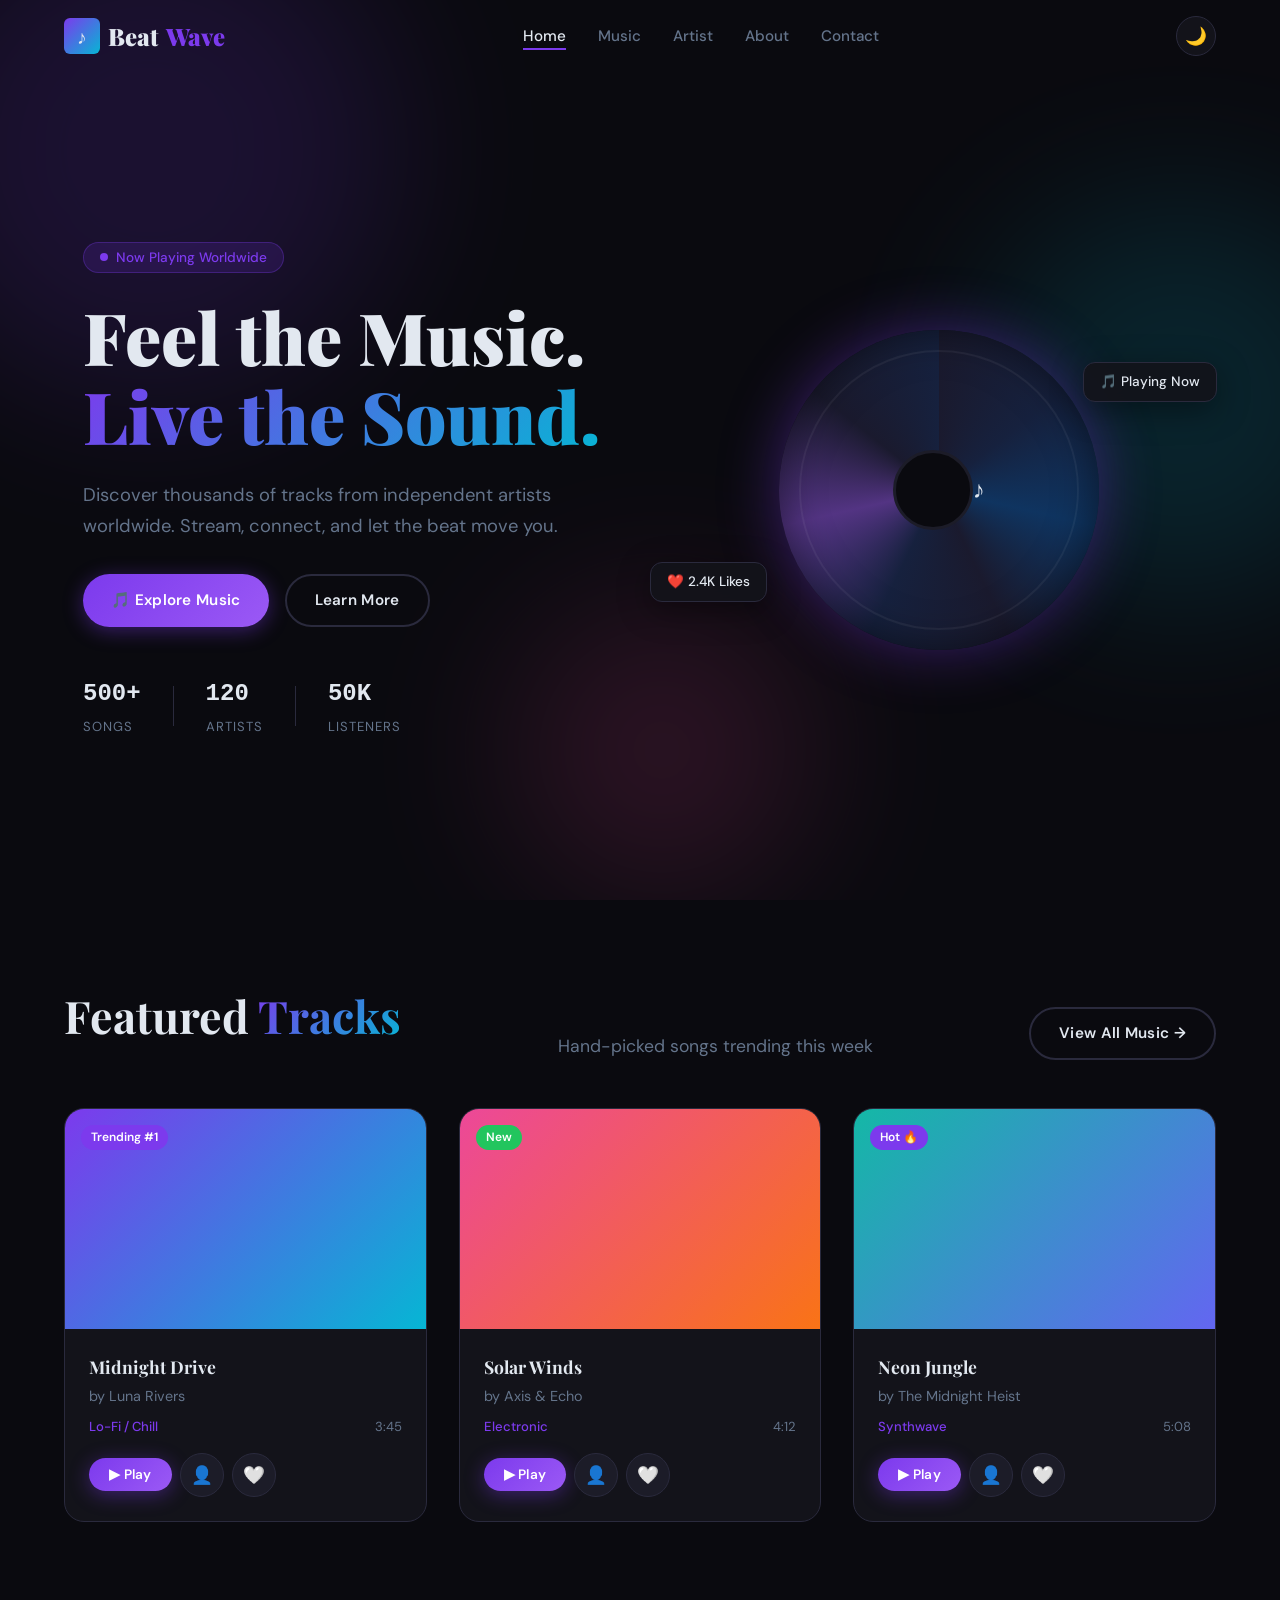
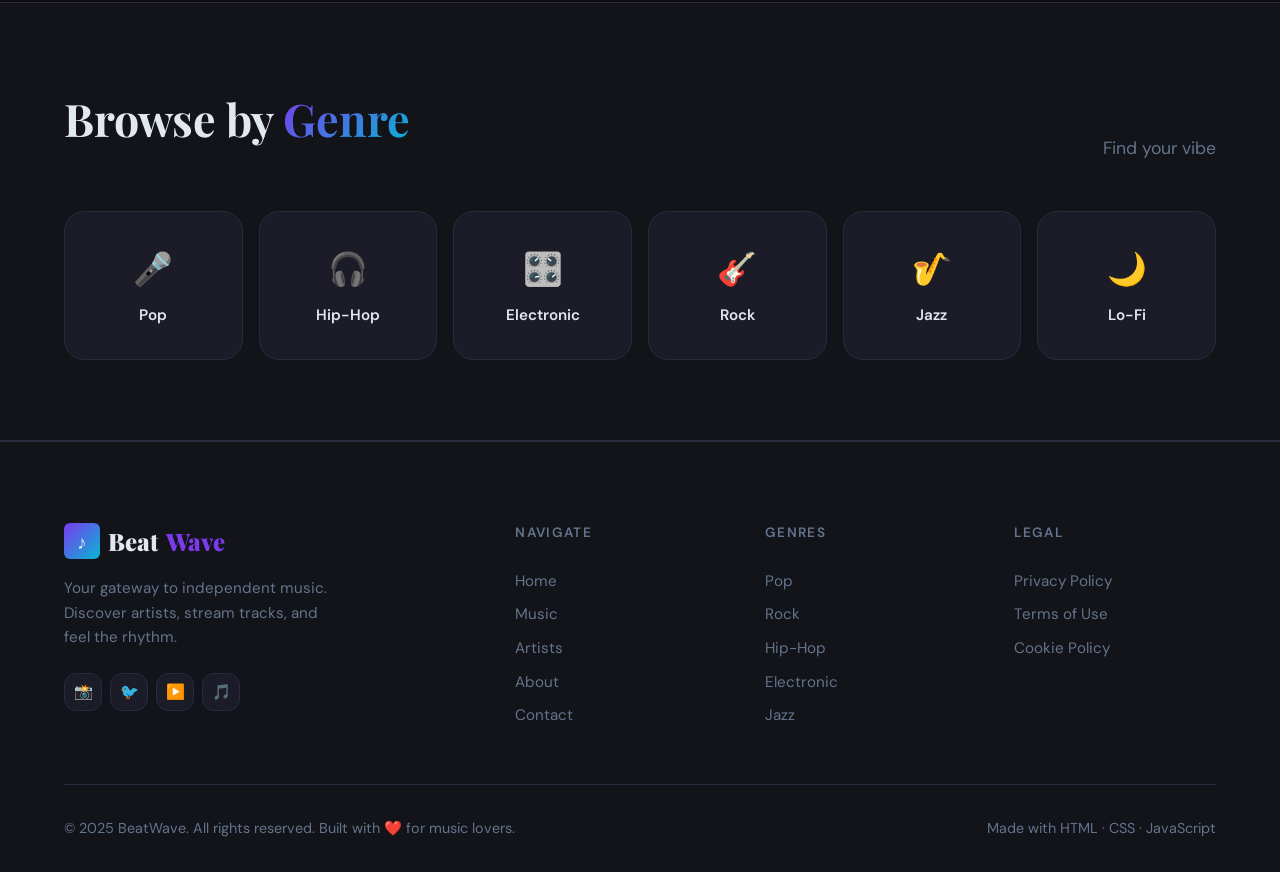
==== index.html @ f02d0b48 "Initial commit: Beatwave music website" ====
<!DOCTYPE html>
<!--
  CONCEPT: <!DOCTYPE html> tells the browser "this is modern HTML5".
  Always the FIRST line of every HTML file.
-->
<html lang="en">
<!--
  CONCEPT: <html> is the ROOT element — everything lives inside it.
  lang="en" helps screen readers and search engines.
-->

<head>
  <!--
    CONCEPT: <head> contains METADATA — info about the page
    that doesn't display in the browser window directly.
    Think of it as the page's "settings".
  -->
  <meta charset="UTF-8">
  <!--
    UTF-8: character encoding — ensures special characters
    like ©, é, ♪ display correctly.
  -->

  <meta name="viewport" content="width=device-width, initial-scale=1.0">
  <!--
    CRITICAL for responsive design!
    width=device-width: page width = screen width
    initial-scale=1.0: don't zoom in/out on load
    Without this, mobile browsers zoom out to show desktop version.
  -->

  <meta name="description" content="BeatWave — Discover and stream the music you love">
  <!-- Used by search engines and when sharing the link -->

  <title>BeatWave — Home</title>
  <!-- Tab title in the browser -->

  <!-- Google Fonts: load our custom fonts -->
  <link rel="preconnect" href="https://fonts.googleapis.com">
  <link href="https://fonts.googleapis.com/css2?family=Playfair+Display:wght@400;700;900&family=DM+Sans:wght@300;400;500;600&display=swap" rel="stylesheet">

  <!--
    CONCEPT: Link external CSS files.
    The browser reads these files and applies the styles.
    ORDER MATTERS: style.css first (base), responsive.css second (overrides).
  -->
  <link rel="stylesheet" href="css/style.css">
  <link rel="stylesheet" href="css/home.css">
  <link rel="stylesheet" href="css/responsive.css">
</head>

<body>
  <!--
    CONCEPT: <body> contains everything VISIBLE on the page.
    We structure it with SEMANTIC HTML tags:
    <header>, <nav>, <main>, <section>, <footer>
    These tags tell the browser (and screen readers) what
    each part of the page IS, not just how it looks.
  -->

  <!-- ═══════════════════════════════════════════════════════
       NAVIGATION BAR
       Used on ALL pages — same code, copy-paste to other pages.
       ═══════════════════════════════════════════════════════ -->
  <header>
    <nav class="navbar" role="navigation" aria-label="Main navigation">
      <div class="container">

        <!-- Logo -->
        <a href="index.html" class="nav-logo">
          <div class="logo-icon">♪</div>
          Beat<span class="accent-text">Wave</span>
        </a>

        <!-- Navigation Links -->
        <!-- CONCEPT: <ul> = unordered list, <li> = list item.
             Using a list for nav links is semantic HTML best practice. -->
        <ul class="nav-links">
          <li><a href="index.html"   class="nav-link">Home</a></li>
          <li><a href="music.html"   class="nav-link">Music</a></li>
          <li><a href="artist.html"  class="nav-link">Artist</a></li>
          <li><a href="about.html"   class="nav-link">About</a></li>
          <li><a href="contact.html" class="nav-link">Contact</a></li>
        </ul>

        <!-- Actions: theme toggle + hamburger -->
        <div class="nav-actions">
          <button class="theme-toggle" aria-label="Toggle theme">
            <span class="theme-icon">🌙</span>
          </button>
          <!-- Hamburger: 3 spans become the 3 lines -->
          <button class="hamburger" aria-label="Open menu" aria-expanded="false">
            <span></span>
            <span></span>
            <span></span>
          </button>
        </div>

      </div>
    </nav>
  </header>

  <!-- ═══════════════════════════════════════════════════════
       MAIN CONTENT
       ═══════════════════════════════════════════════════════ -->
  <main>

    <!-- ── HERO / BANNER SECTION ──────────────────────────── -->
    <!--
      CONCEPT: The "hero" is the first big section users see.
      data-reveal is a custom attribute our JS watches to
      animate elements as they scroll into view.
    -->
    <section class="hero" id="home">
      <!-- Background animated orbs (decorative) -->
      <div class="hero-bg">
        <div class="orb orb-1"></div>
        <div class="orb orb-2"></div>
        <div class="orb orb-3"></div>
      </div>

      <div class="container">
        <div class="hero-content" data-reveal>

          <div class="hero-badge">
            <span class="badge-dot"></span>
            Now Playing Worldwide
          </div>

          <h1 class="hero-title">
            Feel the Music.<br>
            <span class="gradient-text">Live the Sound.</span>
          </h1>

          <p class="hero-subtitle">
            Discover thousands of tracks from independent artists worldwide.
            Stream, connect, and let the beat move you.
          </p>

          <div class="hero-actions">
            <a href="music.html" class="btn btn-primary">
              🎵 Explore Music
            </a>
            <a href="about.html" class="btn btn-outline">
              Learn More
            </a>
          </div>

          <!-- Floating music stats -->
          <div class="hero-stats">
            <div class="stat">
              <span class="stat-number">500+</span>
              <span class="stat-label">Songs</span>
            </div>
            <div class="stat-divider"></div>
            <div class="stat">
              <span class="stat-number">120</span>
              <span class="stat-label">Artists</span>
            </div>
            <div class="stat-divider"></div>
            <div class="stat">
              <span class="stat-number">50K</span>
              <span class="stat-label">Listeners</span>
            </div>
          </div>

        </div>

        <!-- Floating album art preview -->
        <div class="hero-visual" data-reveal>
          <div class="vinyl-disc">
            <div class="vinyl-inner"></div>
            <div class="vinyl-label">♪</div>
          </div>
          <div class="floating-card card-1">
            <span>🎵</span> Playing Now
          </div>
          <div class="floating-card card-2">
            <span>❤️</span> 2.4K Likes
          </div>
        </div>
      </div>
    </section>

    <!-- ── FEATURED MUSIC SECTION ─────────────────────────── -->
    <section class="section featured-section" id="featured">
      <div class="container">

        <div class="section-header" data-reveal>
          <h2 class="section-title">
            Featured <span class="gradient-text">Tracks</span>
          </h2>
          <p class="section-subtitle">
            Hand-picked songs trending this week
          </p>
          <a href="music.html" class="btn btn-outline">View All Music →</a>
        </div>

        <!--
          CONCEPT: We're creating PLACEHOLDER cards here.
          In a real app, these would be generated dynamically
          by JavaScript fetching from a database.
          For now, we hard-code 3 sample cards.
        -->
        <div class="featured-grid">

          <!-- Featured Card 1 -->
          <article class="featured-card card" data-reveal>
            <div class="card-image">
              <!-- Placeholder gradient background instead of real image -->
              <div class="album-art art-1">
                <div class="album-art-overlay">
                  <button class="play-btn-large" onclick="showToast('🎵 Playing: Midnight Drive', 'info')">
                    ▶
                  </button>
                </div>
              </div>
              <span class="card-badge">Trending #1</span>
            </div>
            <div class="card-body">
              <h3 class="card-title">Midnight Drive</h3>
              <p class="card-artist">by Luna Rivers</p>
              <div class="card-meta">
                <span class="card-genre">Lo-Fi / Chill</span>
                <span class="card-duration">3:45</span>
              </div>
              <div class="card-actions">
                <!-- onclick runs JS when clicked -->
                <button class="btn btn-primary btn-sm" onclick="showToast('🎵 Playing: Midnight Drive', 'info')">
                  ▶ Play
                </button>
                <a href="artist.html?artist=luna-rivers" class="btn-icon" title="View Artist">👤</a>
                <button class="btn-icon fav-btn" onclick="toggleFavorite(this, 'Midnight Drive')" title="Add to Favorites">
                  🤍
                </button>
              </div>
            </div>
          </article>

          <!-- Featured Card 2 -->
          <article class="featured-card card" data-reveal>
            <div class="card-image">
              <div class="album-art art-2">
                <div class="album-art-overlay">
                  <button class="play-btn-large" onclick="showToast('🎵 Playing: Solar Winds', 'info')">▶</button>
                </div>
              </div>
              <span class="card-badge new-badge">New</span>
            </div>
            <div class="card-body">
              <h3 class="card-title">Solar Winds</h3>
              <p class="card-artist">by Axis & Echo</p>
              <div class="card-meta">
                <span class="card-genre">Electronic</span>
                <span class="card-duration">4:12</span>
              </div>
              <div class="card-actions">
                <button class="btn btn-primary btn-sm" onclick="showToast('🎵 Playing: Solar Winds', 'info')">
                  ▶ Play
                </button>
                <a href="artist.html?artist=axis-echo" class="btn-icon" title="View Artist">👤</a>
                <button class="btn-icon fav-btn" onclick="toggleFavorite(this, 'Solar Winds')" title="Add to Favorites">
                  🤍
                </button>
              </div>
            </div>
          </article>

          <!-- Featured Card 3 -->
          <article class="featured-card card" data-reveal>
            <div class="card-image">
              <div class="album-art art-3">
                <div class="album-art-overlay">
                  <button class="play-btn-large" onclick="showToast('🎵 Playing: Neon Jungle', 'info')">▶</button>
                </div>
              </div>
              <span class="card-badge">Hot 🔥</span>
            </div>
            <div class="card-body">
              <h3 class="card-title">Neon Jungle</h3>
              <p class="card-artist">by The Midnight Heist</p>
              <div class="card-meta">
                <span class="card-genre">Synthwave</span>
                <span class="card-duration">5:08</span>
              </div>
              <div class="card-actions">
                <button class="btn btn-primary btn-sm" onclick="showToast('🎵 Playing: Neon Jungle', 'info')">
                  ▶ Play
                </button>
                <a href="artist.html?artist=midnight-heist" class="btn-icon" title="View Artist">👤</a>
                <button class="btn-icon fav-btn" onclick="toggleFavorite(this, 'Neon Jungle')" title="Add to Favorites">
                  🤍
                </button>
              </div>
            </div>
          </article>

        </div>
      </div>
    </section>

    <!-- ── GENRE SECTION ──────────────────────────────────── -->
    <section class="section genre-section">
      <div class="container">

        <div class="section-header" data-reveal>
          <h2 class="section-title">Browse by <span class="gradient-text">Genre</span></h2>
          <p class="section-subtitle">Find your vibe</p>
        </div>

        <div class="genre-grid" data-reveal>
          <a href="music.html?genre=pop" class="genre-card">
            <span class="genre-icon">🎤</span>
            <span>Pop</span>
          </a>
          <a href="music.html?genre=hiphop" class="genre-card">
            <span class="genre-icon">🎧</span>
            <span>Hip-Hop</span>
          </a>
          <a href="music.html?genre=electronic" class="genre-card">
            <span class="genre-icon">🎛️</span>
            <span>Electronic</span>
          </a>
          <a href="music.html?genre=rock" class="genre-card">
            <span class="genre-icon">🎸</span>
            <span>Rock</span>
          </a>
          <a href="music.html?genre=jazz" class="genre-card">
            <span class="genre-icon">🎷</span>
            <span>Jazz</span>
          </a>
          <a href="music.html?genre=lofi" class="genre-card">
            <span class="genre-icon">🌙</span>
            <span>Lo-Fi</span>
          </a>
        </div>

      </div>
    </section>

  </main>

  <!-- ═══════════════════════════════════════════════════════
       FOOTER — same on all pages
       ═══════════════════════════════════════════════════════ -->
  <footer class="footer">
    <div class="container">
      <div class="footer-grid">

        <!-- Brand column -->
        <div class="footer-brand">
          <div class="nav-logo">
            <div class="logo-icon">♪</div>
            Beat<span class="accent-text">Wave</span>
          </div>
          <p>Your gateway to independent music. Discover artists, stream tracks, and feel the rhythm.</p>
          <div class="footer-social">
            <a href="#" class="social-btn" aria-label="Instagram">📸</a>
            <a href="#" class="social-btn" aria-label="Twitter">🐦</a>
            <a href="#" class="social-btn" aria-label="YouTube">▶️</a>
            <a href="#" class="social-btn" aria-label="Spotify">🎵</a>
          </div>
        </div>

        <!-- Quick links -->
        <div class="footer-col">
          <h4>Navigate</h4>
          <ul>
            <li><a href="index.html">Home</a></li>
            <li><a href="music.html">Music</a></li>
            <li><a href="artist.html">Artists</a></li>
            <li><a href="about.html">About</a></li>
            <li><a href="contact.html">Contact</a></li>
          </ul>
        </div>

        <!-- Genres -->
        <div class="footer-col">
          <h4>Genres</h4>
          <ul>
            <li><a href="music.html?genre=pop">Pop</a></li>
            <li><a href="music.html?genre=rock">Rock</a></li>
            <li><a href="music.html?genre=hiphop">Hip-Hop</a></li>
            <li><a href="music.html?genre=electronic">Electronic</a></li>
            <li><a href="music.html?genre=jazz">Jazz</a></li>
          </ul>
        </div>

        <!-- Legal -->
        <div class="footer-col">
          <h4>Legal</h4>
          <ul>
            <li><a href="#">Privacy Policy</a></li>
            <li><a href="#">Terms of Use</a></li>
            <li><a href="#">Cookie Policy</a></li>
          </ul>
        </div>

      </div>

      <!-- Copyright bar -->
      <div class="footer-bottom">
        <p>© 2025 BeatWave. All rights reserved. Built with ❤️ for music lovers.</p>
        <p>Made with HTML · CSS · JavaScript</p>
      </div>
    </div>
  </footer>

  <!-- Toast container (JS creates toasts inside this) -->
  <div class="toast-container"></div>

  <!--
    CONCEPT: Scripts go at the END of <body>.
    WHY? The browser reads HTML top to bottom.
    If JS loads before the HTML elements exist, it can't
    find them. Putting scripts at the bottom ensures all
    elements are ready.

    main.js runs on EVERY page.
    home.js only runs on the home page.
  -->
  <script src="js/main.js"></script>
  <script src="js/home.js"></script>
</body>
</html>
---- css/style.css ----
/* ============================================================
   style.css — Main Stylesheet for BeatWave Music Website
   ============================================================
   CONCEPT: What is CSS?
   CSS (Cascading Style Sheets) controls HOW HTML looks.
   HTML = structure (bones), CSS = appearance (skin + clothes)

   CONCEPT: CSS Variables (Custom Properties)
   We define colors and fonts ONCE here using --variable-name.
   Then use them everywhere with var(--variable-name).
   WHY? If you want to change your main color, you change it
   in ONE place instead of 100 places. This is called DRY:
   Don't Repeat Yourself.
   ============================================================ */

/* --- 1. CSS VARIABLES (Design Tokens) ---------------------- */
:root {
  /* Colors */
  --color-bg:         #0a0a0f;        /* Near-black background */
  --color-surface:    #13131a;        /* Card/panel backgrounds */
  --color-surface-2:  #1c1c28;        /* Slightly lighter surface */
  --color-border:     #2a2a3d;        /* Subtle borders */
  --color-accent:     #7c3aed;        /* Purple — our brand color */
  --color-accent-2:   #06b6d4;        /* Cyan — secondary accent */
  --color-text:       #e2e8f0;        /* Main readable text */
  --color-text-muted: #64748b;        /* Dimmed/secondary text */
  --color-success:    #22c55e;
  --color-error:      #ef4444;

  /* Typography */
  --font-display: 'Playfair Display', serif;   /* Headings — elegant */
  --font-body:    'DM Sans', sans-serif;        /* Body text — clean */
  --font-mono:    'JetBrains Mono', monospace; /* Code/numbers */

  /* Spacing scale — consistent spacing throughout */
  --space-xs:   0.25rem;   /*  4px */
  --space-sm:   0.5rem;    /*  8px */
  --space-md:   1rem;      /* 16px */
  --space-lg:   1.5rem;    /* 24px */
  --space-xl:   2rem;      /* 32px */
  --space-2xl:  3rem;      /* 48px */
  --space-3xl:  5rem;      /* 80px */

  /* Radii (rounded corners) */
  --radius-sm:  6px;
  --radius-md:  12px;
  --radius-lg:  20px;
  --radius-full: 9999px;  /* Makes a perfect pill/circle */

  /* Transitions — smooth animations */
  --transition: 0.3s ease;

  /* Shadows */
  --shadow-glow: 0 0 30px rgba(124, 58, 237, 0.3);
  --shadow-card: 0 8px 32px rgba(0,0,0,0.4);
}

/* --- 2. LIGHT THEME OVERRIDE ------------------------------- */
/* CONCEPT: When we add class="light-theme" to <body>, ALL
   the variables below get overridden. This is how theme
   toggle works — just swap one class! */
body.light-theme {
  --color-bg:         #f0f0f8;
  --color-surface:    #ffffff;
  --color-surface-2:  #e8e8f0;
  --color-border:     #d0d0e0;
  --color-text:       #1a1a2e;
  --color-text-muted: #6b7280;
  --shadow-glow: 0 0 30px rgba(124, 58, 237, 0.15);
  --shadow-card: 0 8px 32px rgba(0,0,0,0.1);
}

/* --- 3. RESET & BASE STYLES -------------------------------- */
/* CONCEPT: Browsers have DEFAULT styles that differ between
   Chrome, Firefox, Safari etc. This "reset" makes everything
   start from zero, so YOUR design looks the same everywhere. */
*,
*::before,
*::after {
  margin: 0;
  padding: 0;
  box-sizing: border-box; /* Include padding in width calc */
}

html {
  scroll-behavior: smooth; /* Smooth scroll when clicking anchor links */
  font-size: 16px;          /* Base font size — 1rem = 16px */
}

body {
  font-family: var(--font-body);
  background-color: var(--color-bg);
  color: var(--color-text);
  line-height: 1.6;          /* Space between lines of text */
  overflow-x: hidden;        /* Prevent horizontal scroll */
  transition: background-color var(--transition), color var(--transition);
}

/* Import Google Fonts */
@import url('https://fonts.googleapis.com/css2?family=Playfair+Display:wght@400;700;900&family=DM+Sans:wght@300;400;500;600&display=swap');

/* Links — remove default underline, inherit color */
a {
  text-decoration: none;
  color: inherit;
  transition: color var(--transition);
}

/* Images — always fit their container */
img {
  max-width: 100%;
  height: auto;
  display: block;
}

/* Lists — remove default bullet points */
ul, ol {
  list-style: none;
}

/* Buttons — remove browser default styling */
button {
  cursor: pointer;
  border: none;
  background: none;
  font-family: var(--font-body);
}

/* --- 4. REUSABLE UTILITY CLASSES --------------------------- */
/* CONCEPT: Utility classes are small, single-purpose classes
   you can mix and match. You'll use these all over your HTML.
   e.g. <div class="container"> centers content on the page. */

.container {
  max-width: 1200px;   /* Never wider than 1200px */
  margin: 0 auto;      /* Centers the container */
  padding: 0 var(--space-lg);
}

.section {
  padding: var(--space-3xl) 0;
}

.section-title {
  font-family: var(--font-display);
  font-size: clamp(1.8rem, 4vw, 2.8rem); /* Fluid — scales with screen */
  font-weight: 700;
  margin-bottom: var(--space-sm);
}

.section-subtitle {
  color: var(--color-text-muted);
  font-size: 1.1rem;
  margin-bottom: var(--space-2xl);
}

.accent-text {
  color: var(--color-accent);
}

.gradient-text {
  background: linear-gradient(135deg, var(--color-accent), var(--color-accent-2));
  -webkit-background-clip: text;
  -webkit-text-fill-color: transparent;
  background-clip: text;
}

/* --- 5. BUTTONS -------------------------------------------- */
/* CONCEPT: We define multiple button "variants" using classes.
   .btn is the BASE style, then .btn-primary adds the specific color. */

.btn {
  display: inline-flex;
  align-items: center;
  gap: var(--space-sm);
  padding: 0.75rem 1.75rem;
  border-radius: var(--radius-full);
  font-size: 0.95rem;
  font-weight: 600;
  letter-spacing: 0.02em;
  transition: all var(--transition);
  white-space: nowrap;
}

.btn-primary {
  background: linear-gradient(135deg, var(--color-accent), #9b59f5);
  color: #fff;
  box-shadow: 0 4px 20px rgba(124, 58, 237, 0.4);
}

.btn-primary:hover {
  transform: translateY(-2px);       /* Lift up on hover */
  box-shadow: 0 8px 30px rgba(124, 58, 237, 0.6);
}

.btn-outline {
  background: transparent;
  border: 2px solid var(--color-border);
  color: var(--color-text);
}

.btn-outline:hover {
  border-color: var(--color-accent);
  color: var(--color-accent);
  transform: translateY(-2px);
}

.btn-icon {
  width: 44px;
  height: 44px;
  border-radius: var(--radius-full);
  display: flex;
  align-items: center;
  justify-content: center;
  background: var(--color-surface-2);
  border: 1px solid var(--color-border);
  transition: all var(--transition);
  font-size: 1.1rem;
}

.btn-icon:hover {
  background: var(--color-accent);
  border-color: var(--color-accent);
  color: #fff;
  transform: scale(1.1);
}

/* --- 6. NAVIGATION BAR ------------------------------------- */
/* CONCEPT: The navbar is FIXED — it stays at top when scrolling.
   We use FLEXBOX to lay items in a row and space them out.
   Flexbox is THE most important CSS layout tool to learn. */

.navbar {
  position: fixed;            /* Sticks to top of screen */
  top: 0;
  left: 0;
  right: 0;
  z-index: 1000;              /* Stays above all other content */
  padding: var(--space-md) 0;
  transition: all var(--transition);
  border-bottom: 1px solid transparent;
}

/* When JS adds .scrolled class, the navbar gets a background */
.navbar.scrolled {
  background: rgba(10, 10, 15, 0.9);
  backdrop-filter: blur(20px);        /* Frosted glass effect */
  border-bottom-color: var(--color-border);
}

body.light-theme .navbar.scrolled {
  background: rgba(240, 240, 248, 0.9);
}

.navbar .container {
  display: flex;              /* FLEXBOX: puts children in a row */
  align-items: center;        /* FLEXBOX: centers vertically */
  justify-content: space-between; /* FLEXBOX: pushes logo left, links right */
}

/* Logo */
.nav-logo {
  display: flex;
  align-items: center;
  gap: var(--space-sm);
  font-family: var(--font-display);
  font-size: 1.5rem;
  font-weight: 900;
}

.nav-logo .logo-icon {
  width: 36px;
  height: 36px;
  background: linear-gradient(135deg, var(--color-accent), var(--color-accent-2));
  border-radius: var(--radius-sm);
  display: flex;
  align-items: center;
  justify-content: center;
  font-size: 1.2rem;
}

/* Navigation Links */
.nav-links {
  display: flex;              /* Links in a row */
  align-items: center;
  gap: var(--space-xl);
}

.nav-link {
  font-size: 0.95rem;
  font-weight: 500;
  color: var(--color-text-muted);
  position: relative;
  padding-bottom: 4px;
  transition: color var(--transition);
}

/* Underline animation on hover */
.nav-link::after {
  content: '';                /* Creates a pseudo-element (fake element) */
  position: absolute;
  bottom: 0;
  left: 0;
  width: 0;                   /* Starts at 0 width */
  height: 2px;
  background: var(--color-accent);
  transition: width var(--transition); /* Animates width */
}

.nav-link:hover,
.nav-link.active {
  color: var(--color-text);
}

.nav-link:hover::after,
.nav-link.active::after {
  width: 100%;                /* Expands to full width on hover */
}

/* Right side actions (theme toggle + hamburger) */
.nav-actions {
  display: flex;
  align-items: center;
  gap: var(--space-md);
}

/* Theme toggle button */
.theme-toggle {
  width: 40px;
  height: 40px;
  border-radius: var(--radius-full);
  background: var(--color-surface);
  border: 1px solid var(--color-border);
  display: flex;
  align-items: center;
  justify-content: center;
  font-size: 1.1rem;
  transition: all var(--transition);
}

.theme-toggle:hover {
  background: var(--color-accent);
  border-color: var(--color-accent);
  transform: rotate(20deg);
}

/* Hamburger menu — hidden on desktop, shown on mobile */
.hamburger {
  display: none;             /* Hidden by default */
  flex-direction: column;
  gap: 5px;
  width: 32px;
  cursor: pointer;
}

.hamburger span {
  height: 2px;
  background: var(--color-text);
  border-radius: 2px;
  transition: all var(--transition);
}

/* When .open class is added, create an X shape */
.hamburger.open span:nth-child(1) { transform: translateY(7px) rotate(45deg); }
.hamburger.open span:nth-child(2) { opacity: 0; }
.hamburger.open span:nth-child(3) { transform: translateY(-7px) rotate(-45deg); }

/* --- 7. FOOTER --------------------------------------------- */
.footer {
  background: var(--color-surface);
  border-top: 1px solid var(--color-border);
  padding: var(--space-3xl) 0 var(--space-xl);
}

.footer-grid {
  display: grid;
  /* CONCEPT: CSS Grid creates 2D layouts. Here: 4 equal columns */
  grid-template-columns: 2fr 1fr 1fr 1fr;
  gap: var(--space-2xl);
  margin-bottom: var(--space-2xl);
}

.footer-brand p {
  color: var(--color-text-muted);
  margin: var(--space-md) 0 var(--space-lg);
  max-width: 280px;
  font-size: 0.95rem;
}

.footer-social {
  display: flex;
  gap: var(--space-sm);
}

.social-btn {
  width: 38px;
  height: 38px;
  border-radius: var(--radius-md);
  background: var(--color-surface-2);
  border: 1px solid var(--color-border);
  display: flex;
  align-items: center;
  justify-content: center;
  font-size: 0.95rem;
  transition: all var(--transition);
}

.social-btn:hover {
  background: var(--color-accent);
  border-color: var(--color-accent);
  transform: translateY(-3px);
}

.footer-col h4 {
  font-size: 0.85rem;
  font-weight: 600;
  text-transform: uppercase;
  letter-spacing: 0.1em;
  color: var(--color-text-muted);
  margin-bottom: var(--space-lg);
}

.footer-col ul li {
  margin-bottom: var(--space-sm);
}

.footer-col ul li a {
  color: var(--color-text-muted);
  font-size: 0.95rem;
  transition: color var(--transition);
}

.footer-col ul li a:hover {
  color: var(--color-accent);
}

.footer-bottom {
  border-top: 1px solid var(--color-border);
  padding-top: var(--space-xl);
  display: flex;
  justify-content: space-between;
  align-items: center;
  color: var(--color-text-muted);
  font-size: 0.9rem;
}

/* --- 8. TOAST NOTIFICATIONS -------------------------------- */
/* CONCEPT: Toasts are small popups that appear temporarily
   to give feedback ("Song added!", "Form submitted!") */

.toast-container {
  position: fixed;
  bottom: var(--space-xl);
  right: var(--space-xl);
  z-index: 9999;
  display: flex;
  flex-direction: column;
  gap: var(--space-sm);
}

.toast {
  display: flex;
  align-items: center;
  gap: var(--space-md);
  padding: var(--space-md) var(--space-lg);
  border-radius: var(--radius-md);
  background: var(--color-surface);
  border: 1px solid var(--color-border);
  box-shadow: var(--shadow-card);
  min-width: 280px;
  max-width: 380px;
  /* Start invisible and below */
  opacity: 0;
  transform: translateY(20px);
  animation: toastIn 0.3s ease forwards;
}

.toast.success { border-left: 4px solid var(--color-success); }
.toast.error   { border-left: 4px solid var(--color-error); }
.toast.info    { border-left: 4px solid var(--color-accent); }

.toast-icon { font-size: 1.3rem; }
.toast-message { font-size: 0.95rem; }

.toast.hide {
  animation: toastOut 0.3s ease forwards;
}

@keyframes toastIn {
  to { opacity: 1; transform: translateY(0); }
}

@keyframes toastOut {
  to { opacity: 0; transform: translateX(100px); }
}

/* --- 9. PAGE HEADER (for inner pages) ---------------------- */
.page-header {
  padding: 8rem 0 4rem;
  text-align: center;
  background: linear-gradient(to bottom, var(--color-surface), var(--color-bg));
  border-bottom: 1px solid var(--color-border);
}

.page-header h1 {
  font-family: var(--font-display);
  font-size: clamp(2.5rem, 6vw, 4rem);
  font-weight: 900;
  margin-bottom: var(--space-md);
}

.page-header p {
  color: var(--color-text-muted);
  font-size: 1.1rem;
  max-width: 500px;
  margin: 0 auto;
}

/* --- 10. CARDS --------------------------------------------- */
.card {
  background: var(--color-surface);
  border: 1px solid var(--color-border);
  border-radius: var(--radius-lg);
  overflow: hidden;           /* Content won't leak outside rounded corners */
  transition: all var(--transition);
}

.card:hover {
  transform: translateY(-6px);
  box-shadow: var(--shadow-card);
  border-color: var(--color-accent);
}

/* --- 11. FORM ELEMENTS ------------------------------------- */
.form-group {
  margin-bottom: var(--space-lg);
}

.form-group label {
  display: block;
  font-size: 0.9rem;
  font-weight: 600;
  margin-bottom: var(--space-sm);
  color: var(--color-text-muted);
  text-transform: uppercase;
  letter-spacing: 0.05em;
}

.form-group input,
.form-group textarea,
.form-group select {
  width: 100%;
  padding: 0.875rem var(--space-lg);
  background: var(--color-surface-2);
  border: 2px solid var(--color-border);
  border-radius: var(--radius-md);
  color: var(--color-text);
  font-family: var(--font-body);
  font-size: 1rem;
  transition: border-color var(--transition);
  outline: none;
}

.form-group input:focus,
.form-group textarea:focus {
  border-color: var(--color-accent); /* Highlight on focus */
}

/* Error state */
.form-group input.error,
.form-group textarea.error {
  border-color: var(--color-error);
}

.form-group .error-msg {
  color: var(--color-error);
  font-size: 0.82rem;
  margin-top: var(--space-xs);
  display: none; /* Hidden until JS shows it */
}

.form-group .error-msg.visible {
  display: block;
}

/* Character counter */
.char-counter {
  text-align: right;
  font-size: 0.82rem;
  color: var(--color-text-muted);
  margin-top: var(--space-xs);
}

.char-counter.warning { color: var(--color-error); }
---- css/home.css ----
/* ============================================================
   home.css — Styles specific to the Home page (index.html)
   ============================================================ */

/* --- HERO SECTION ------------------------------------------ */
.hero {
  min-height: 100vh;          /* Full viewport height */
  display: flex;
  align-items: center;
  position: relative;
  overflow: hidden;
  padding-top: 80px;          /* Offset for fixed navbar */
}

.hero .container {
  display: grid;
  grid-template-columns: 1fr 1fr;  /* Two equal columns */
  gap: var(--space-3xl);
  align-items: center;
}

/* Animated background orbs */
.hero-bg {
  position: absolute;
  inset: 0;              /* shorthand for top/right/bottom/left: 0 */
  pointer-events: none;  /* Don't block clicks */
}

.orb {
  position: absolute;
  border-radius: 50%;
  filter: blur(80px);
  opacity: 0.15;
  animation: float 6s ease-in-out infinite;
}

.orb-1 {
  width: 500px; height: 500px;
  background: var(--color-accent);
  top: -100px; left: -100px;
  animation-delay: 0s;
}

.orb-2 {
  width: 400px; height: 400px;
  background: var(--color-accent-2);
  top: 200px; right: -100px;
  animation-delay: 2s;
}

.orb-3 {
  width: 300px; height: 300px;
  background: #ec4899;
  bottom: 0; left: 40%;
  animation-delay: 4s;
}

/* Floating animation */
@keyframes float {
  0%, 100% { transform: translateY(0) scale(1); }
  50%       { transform: translateY(-30px) scale(1.05); }
}

/* Hero content (left side) */
.hero-content {
  z-index: 1;
}

/* Scroll reveal — elements start invisible and slide up */
[data-reveal] {
  opacity: 0;
  transform: translateY(30px);
  transition: opacity 0.7s ease, transform 0.7s ease;
}

[data-reveal].revealed {
  opacity: 1;
  transform: translateY(0);
}

/* Badge */
.hero-badge {
  display: inline-flex;
  align-items: center;
  gap: var(--space-sm);
  padding: var(--space-xs) var(--space-md);
  background: rgba(124, 58, 237, 0.15);
  border: 1px solid rgba(124, 58, 237, 0.3);
  border-radius: var(--radius-full);
  font-size: 0.85rem;
  font-weight: 500;
  margin-bottom: var(--space-lg);
  color: var(--color-accent);
}

.badge-dot {
  width: 8px; height: 8px;
  border-radius: 50%;
  background: var(--color-accent);
  animation: pulse 2s ease-in-out infinite;
}

@keyframes pulse {
  0%, 100% { opacity: 1; transform: scale(1); }
  50%       { opacity: 0.5; transform: scale(0.8); }
}

.hero-title {
  font-family: var(--font-display);
  font-size: clamp(2.5rem, 6vw, 4.5rem);
  font-weight: 900;
  line-height: 1.1;
  margin-bottom: var(--space-lg);
}

.hero-subtitle {
  font-size: 1.15rem;
  color: var(--color-text-muted);
  max-width: 480px;
  margin-bottom: var(--space-xl);
  line-height: 1.7;
}

.hero-actions {
  display: flex;
  gap: var(--space-md);
  flex-wrap: wrap;
  margin-bottom: var(--space-2xl);
}

/* Stats row */
.hero-stats {
  display: flex;
  align-items: center;
  gap: var(--space-xl);
}

.stat-number {
  display: block;
  font-family: var(--font-mono);
  font-size: 1.5rem;
  font-weight: 700;
  color: var(--color-text);
}

.stat-label {
  font-size: 0.82rem;
  color: var(--color-text-muted);
  text-transform: uppercase;
  letter-spacing: 0.08em;
}

.stat-divider {
  width: 1px;
  height: 40px;
  background: var(--color-border);
}

/* Hero Visual (right side) — vinyl disc */
.hero-visual {
  position: relative;
  display: flex;
  align-items: center;
  justify-content: center;
  z-index: 1;
}

.vinyl-disc {
  width: 320px;
  height: 320px;
  border-radius: 50%;
  background: conic-gradient(
    #1a1a2e, #16213e, #0f3460,
    #1a1a2e, #16213e, #533483,
    #1a1a2e, #16213e
  );
  display: flex;
  align-items: center;
  justify-content: center;
  box-shadow: 0 0 60px rgba(124, 58, 237, 0.4),
              inset 0 0 40px rgba(0,0,0,0.5);
  animation: spin 8s linear infinite;
  position: relative;
}

.vinyl-disc::before {
  content: '';
  position: absolute;
  inset: 20px;
  border-radius: 50%;
  border: 2px solid rgba(255,255,255,0.05);
}

.vinyl-inner {
  width: 80px;
  height: 80px;
  border-radius: 50%;
  background: var(--color-bg);
  border: 3px solid var(--color-surface-2);
  display: flex;
  align-items: center;
  justify-content: center;
}

.vinyl-label {
  font-size: 1.5rem;
}

@keyframes spin {
  from { transform: rotate(0deg); }
  to   { transform: rotate(360deg); }
}

/* Floating cards over the vinyl */
.floating-card {
  position: absolute;
  background: rgba(19, 19, 26, 0.9);
  border: 1px solid var(--color-border);
  border-radius: var(--radius-md);
  padding: var(--space-sm) var(--space-md);
  font-size: 0.85rem;
  font-weight: 500;
  backdrop-filter: blur(10px);
  white-space: nowrap;
  box-shadow: var(--shadow-card);
}

.card-1 {
  top: 10%;
  right: -20px;
  animation: floatCard 3s ease-in-out infinite;
}

.card-2 {
  bottom: 15%;
  left: -30px;
  animation: floatCard 3s ease-in-out infinite 1.5s;
}

@keyframes floatCard {
  0%, 100% { transform: translateY(0); }
  50%       { transform: translateY(-10px); }
}

/* --- FEATURED SECTION -------------------------------------- */
.section-header {
  display: flex;
  align-items: flex-end;
  justify-content: space-between;
  flex-wrap: wrap;
  gap: var(--space-md);
  margin-bottom: var(--space-2xl);
}

.section-header .section-subtitle {
  margin-bottom: 0;
}

.featured-grid {
  display: grid;
  grid-template-columns: repeat(3, 1fr);
  gap: var(--space-xl);
}

/* Album art placeholder */
.album-art {
  height: 220px;
  position: relative;
  overflow: hidden;
}

.art-1 { background: linear-gradient(135deg, #7c3aed, #06b6d4); }
.art-2 { background: linear-gradient(135deg, #ec4899, #f97316); }
.art-3 { background: linear-gradient(135deg, #14b8a6, #6366f1); }

/* Overlay with play button, visible on hover */
.album-art-overlay {
  position: absolute;
  inset: 0;
  background: rgba(0,0,0,0.5);
  display: flex;
  align-items: center;
  justify-content: center;
  opacity: 0;
  transition: opacity var(--transition);
}

.album-art:hover .album-art-overlay {
  opacity: 1;
}

.play-btn-large {
  width: 60px; height: 60px;
  border-radius: 50%;
  background: rgba(255,255,255,0.9);
  color: var(--color-accent);
  font-size: 1.5rem;
  display: flex;
  align-items: center;
  justify-content: center;
  border: none;
  cursor: pointer;
  transition: transform var(--transition);
}

.play-btn-large:hover {
  transform: scale(1.1);
}

.card-badge {
  position: absolute;
  top: var(--space-md);
  left: var(--space-md);
  padding: 3px 10px;
  border-radius: var(--radius-full);
  font-size: 0.75rem;
  font-weight: 600;
  background: var(--color-accent);
  color: #fff;
}

.new-badge { background: var(--color-success); }

/* Card body content */
.card-body {
  padding: var(--space-lg);
}

.card-title {
  font-family: var(--font-display);
  font-size: 1.1rem;
  font-weight: 700;
  margin-bottom: 4px;
}

.card-artist {
  color: var(--color-text-muted);
  font-size: 0.9rem;
  margin-bottom: var(--space-sm);
}

.card-meta {
  display: flex;
  justify-content: space-between;
  margin-bottom: var(--space-md);
  font-size: 0.82rem;
}

.card-genre {
  color: var(--color-accent);
  font-weight: 500;
}

.card-duration { color: var(--color-text-muted); }

.card-actions {
  display: flex;
  align-items: center;
  gap: var(--space-sm);
}

.btn-sm {
  padding: 0.5rem 1.25rem;
  font-size: 0.85rem;
}

/* --- GENRE SECTION ----------------------------------------- */
.genre-section {
  background: var(--color-surface);
  border-top: 1px solid var(--color-border);
  border-bottom: 1px solid var(--color-border);
}

.genre-grid {
  display: grid;
  grid-template-columns: repeat(6, 1fr);
  gap: var(--space-md);
}

.genre-card {
  background: var(--color-surface-2);
  border: 1px solid var(--color-border);
  border-radius: var(--radius-lg);
  padding: var(--space-xl) var(--space-md);
  display: flex;
  flex-direction: column;
  align-items: center;
  gap: var(--space-sm);
  text-align: center;
  font-weight: 600;
  font-size: 0.95rem;
  transition: all var(--transition);
}

.genre-icon {
  font-size: 2rem;
}

.genre-card:hover {
  border-color: var(--color-accent);
  background: rgba(124, 58, 237, 0.1);
  transform: translateY(-4px);
  color: var(--color-accent);
}

/* --- RESPONSIVE for home.css ------------------------------- */
@media (max-width: 1024px) {
  .featured-grid {
    grid-template-columns: repeat(2, 1fr);
  }
  .genre-grid {
    grid-template-columns: repeat(3, 1fr);
  }
}

@media (max-width: 768px) {
  .hero .container {
    grid-template-columns: 1fr;
    text-align: center;
  }

  .hero-visual {
    display: none; /* Hide vinyl on mobile to save space */
  }

  .hero-actions,
  .hero-stats {
    justify-content: center;
  }

  .hero-subtitle {
    margin-left: auto;
    margin-right: auto;
  }

  .section-header {
    flex-direction: column;
    align-items: flex-start;
  }

  .featured-grid {
    grid-template-columns: 1fr;
  }

  .genre-grid {
    grid-template-columns: repeat(2, 1fr);
  }
}
---- css/responsive.css ----
/* ============================================================
   responsive.css — Mobile & Tablet Styles
   ============================================================
   CONCEPT: Media Queries
   A "media query" checks the screen width and applies styles
   only when that condition is true.

   Syntax:
   @media (max-width: 768px) {
     /* These styles ONLY apply when screen ≤ 768px wide */
   }

   Our breakpoints (screen size cutoffs):
   - Desktop:  > 1024px  (default styles above handle this)
   - Tablet:   768px – 1024px
   - Mobile:   < 768px
   ============================================================ */

/* ---- TABLET (max-width: 1024px) ---- */
@media (max-width: 1024px) {

  /* Footer: collapse from 4 columns to 2 */
  .footer-grid {
    grid-template-columns: 1fr 1fr;
  }

  .footer-brand {
    grid-column: 1 / -1; /* Spans full width */
  }
}

/* ---- MOBILE (max-width: 768px) ---- */
@media (max-width: 768px) {

  /* NAVBAR: hide links, show hamburger */
  .nav-links {
    display: none;              /* Hidden by default on mobile */
    position: fixed;            /* Cover the screen */
    top: 0;
    left: 0;
    right: 0;
    bottom: 0;
    background: rgba(10, 10, 15, 0.98);
    flex-direction: column;     /* Stack vertically */
    align-items: center;
    justify-content: center;
    gap: var(--space-2xl);
    z-index: 999;
  }

  body.light-theme .nav-links {
    background: rgba(240, 240, 248, 0.98);
  }

  /* When JS adds .open, show the menu */
  .nav-links.open {
    display: flex;
  }

  .nav-link {
    font-size: 1.5rem;
    font-weight: 600;
  }

  .hamburger {
    display: flex; /* Show hamburger on mobile */
    z-index: 1000;
  }

  /* FOOTER: stack everything in 1 column */
  .footer-grid {
    grid-template-columns: 1fr;
    gap: var(--space-xl);
  }

  .footer-bottom {
    flex-direction: column;
    gap: var(--space-sm);
    text-align: center;
  }

  /* TOAST: smaller on mobile */
  .toast-container {
    right: var(--space-md);
    left: var(--space-md);
    bottom: var(--space-md);
  }

  .toast {
    min-width: unset;
    max-width: unset;
    width: 100%;
  }

  /* SECTIONS: less padding on mobile */
  .section {
    padding: var(--space-2xl) 0;
  }

  .container {
    padding: 0 var(--space-md);
  }
}

/* ---- SMALL MOBILE (max-width: 480px) ---- */
@media (max-width: 480px) {
  .btn {
    padding: 0.65rem 1.25rem;
    font-size: 0.9rem;
  }

  .page-header {
    padding: 6rem 0 3rem;
  }
}
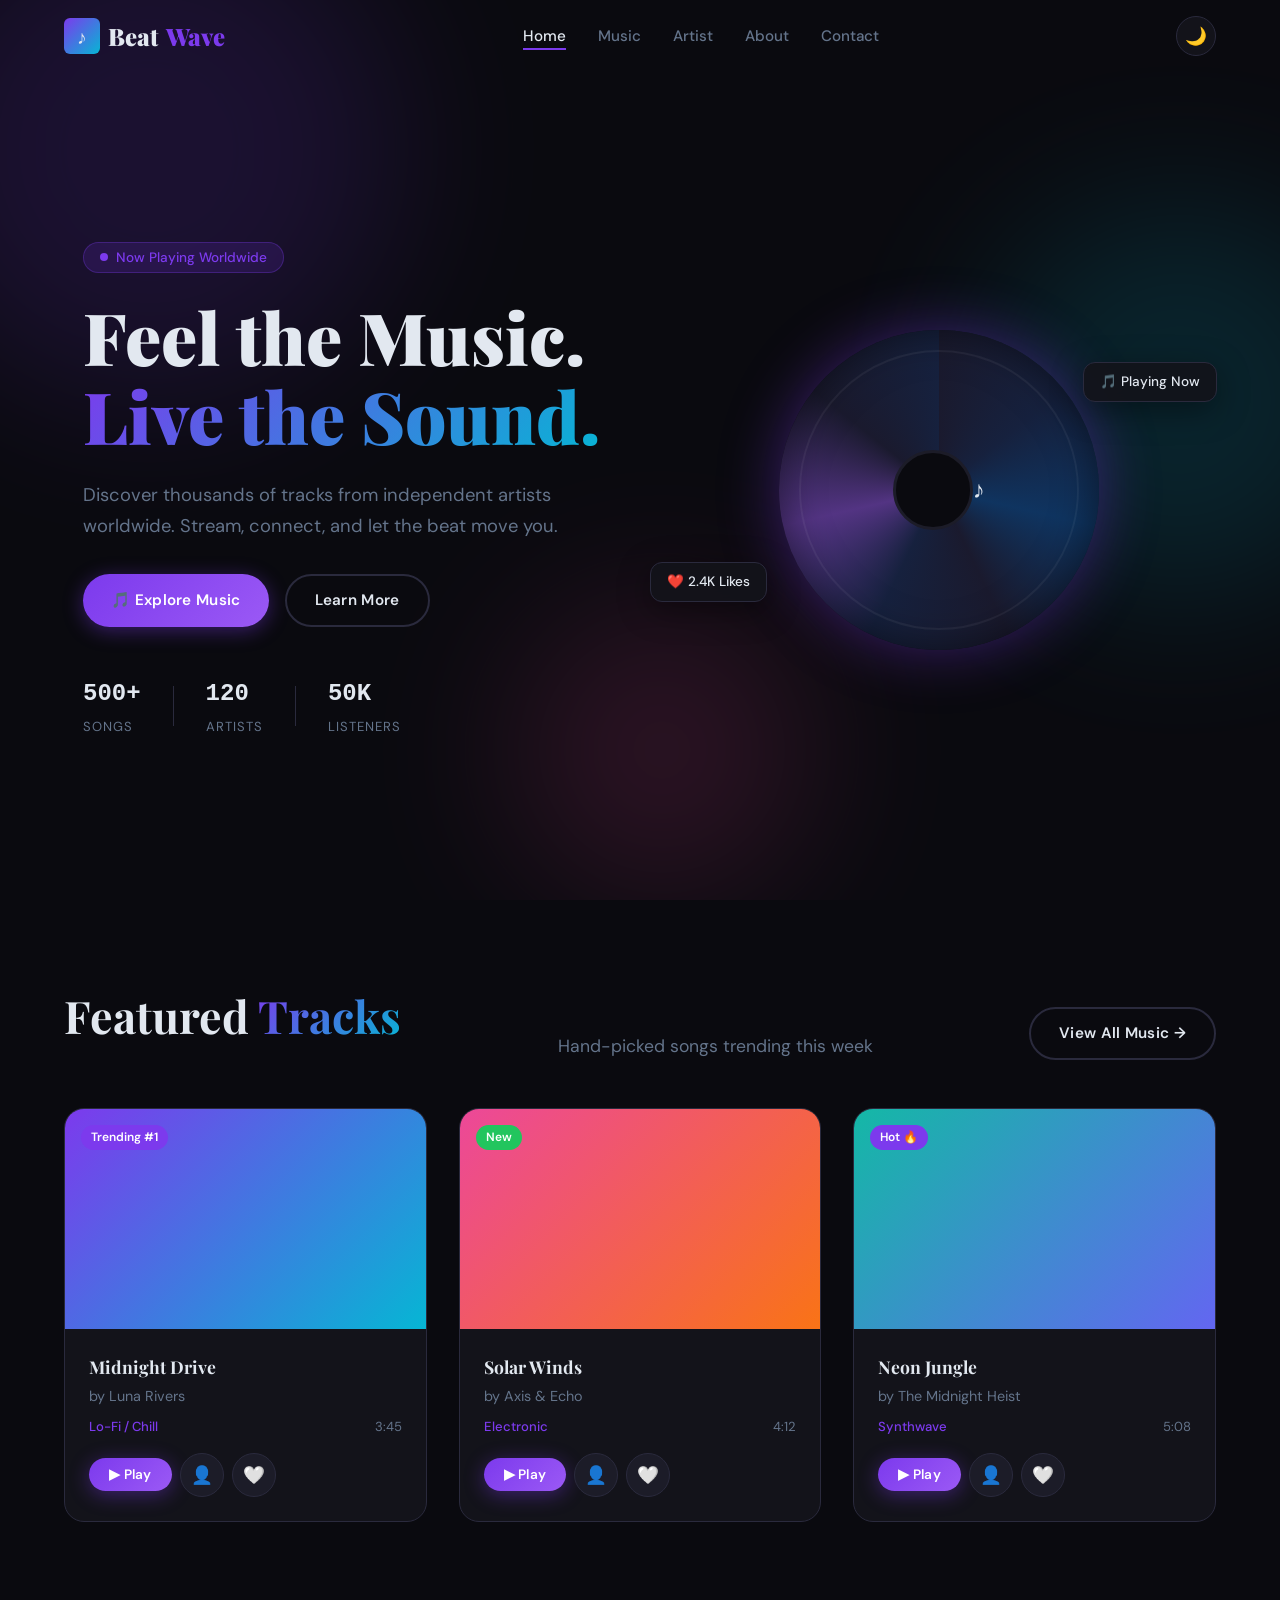
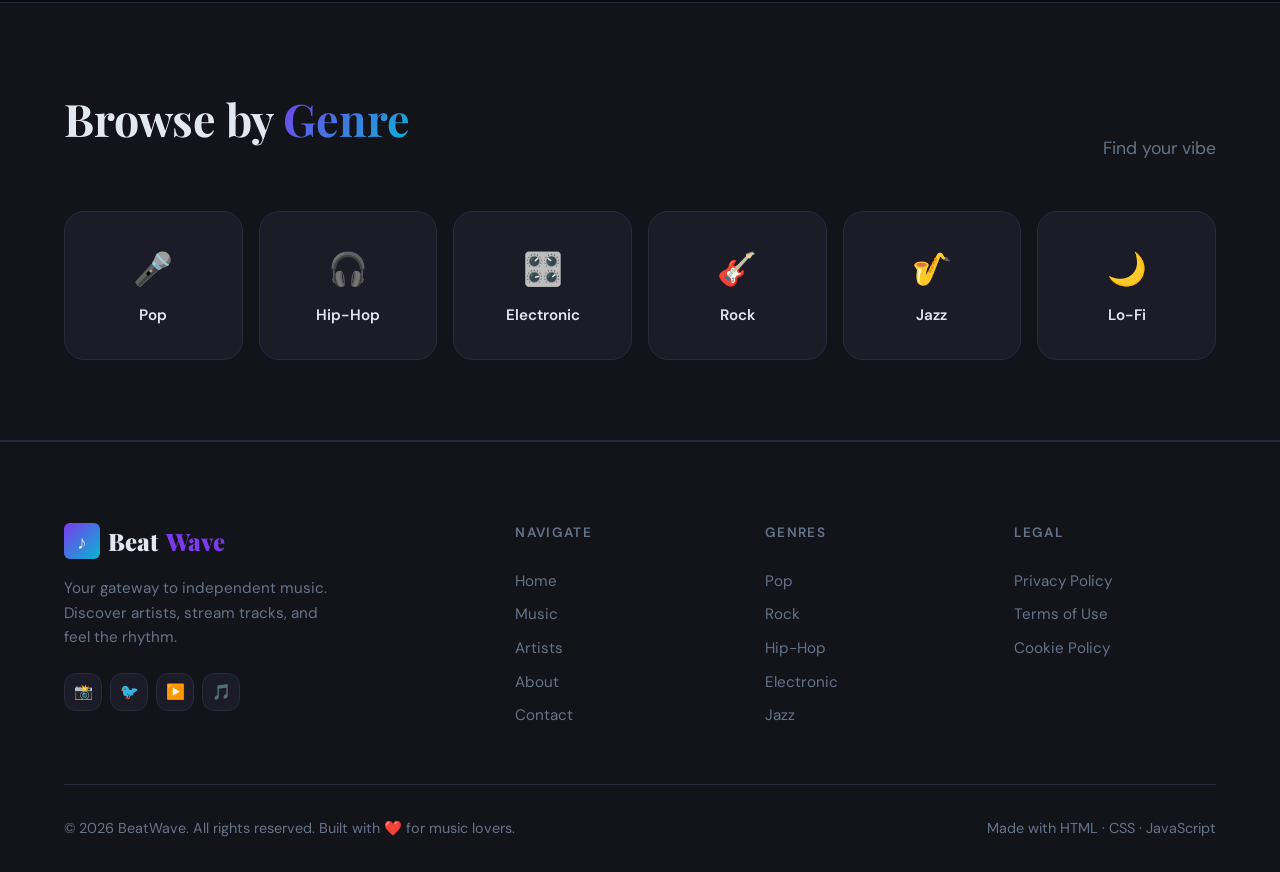
==== commit bbad796e: "footer modified" ====
--- a/index.html
+++ b/index.html
@@ -400,7 +400,7 @@
 
       <!-- Copyright bar -->
       <div class="footer-bottom">
-        <p>© 2025 BeatWave. All rights reserved. Built with ❤️ for music lovers.</p>
+        <p>© 2026 BeatWave. All rights reserved. Built with ❤️ for music lovers.</p>
         <p>Made with HTML · CSS · JavaScript</p>
       </div>
     </div>
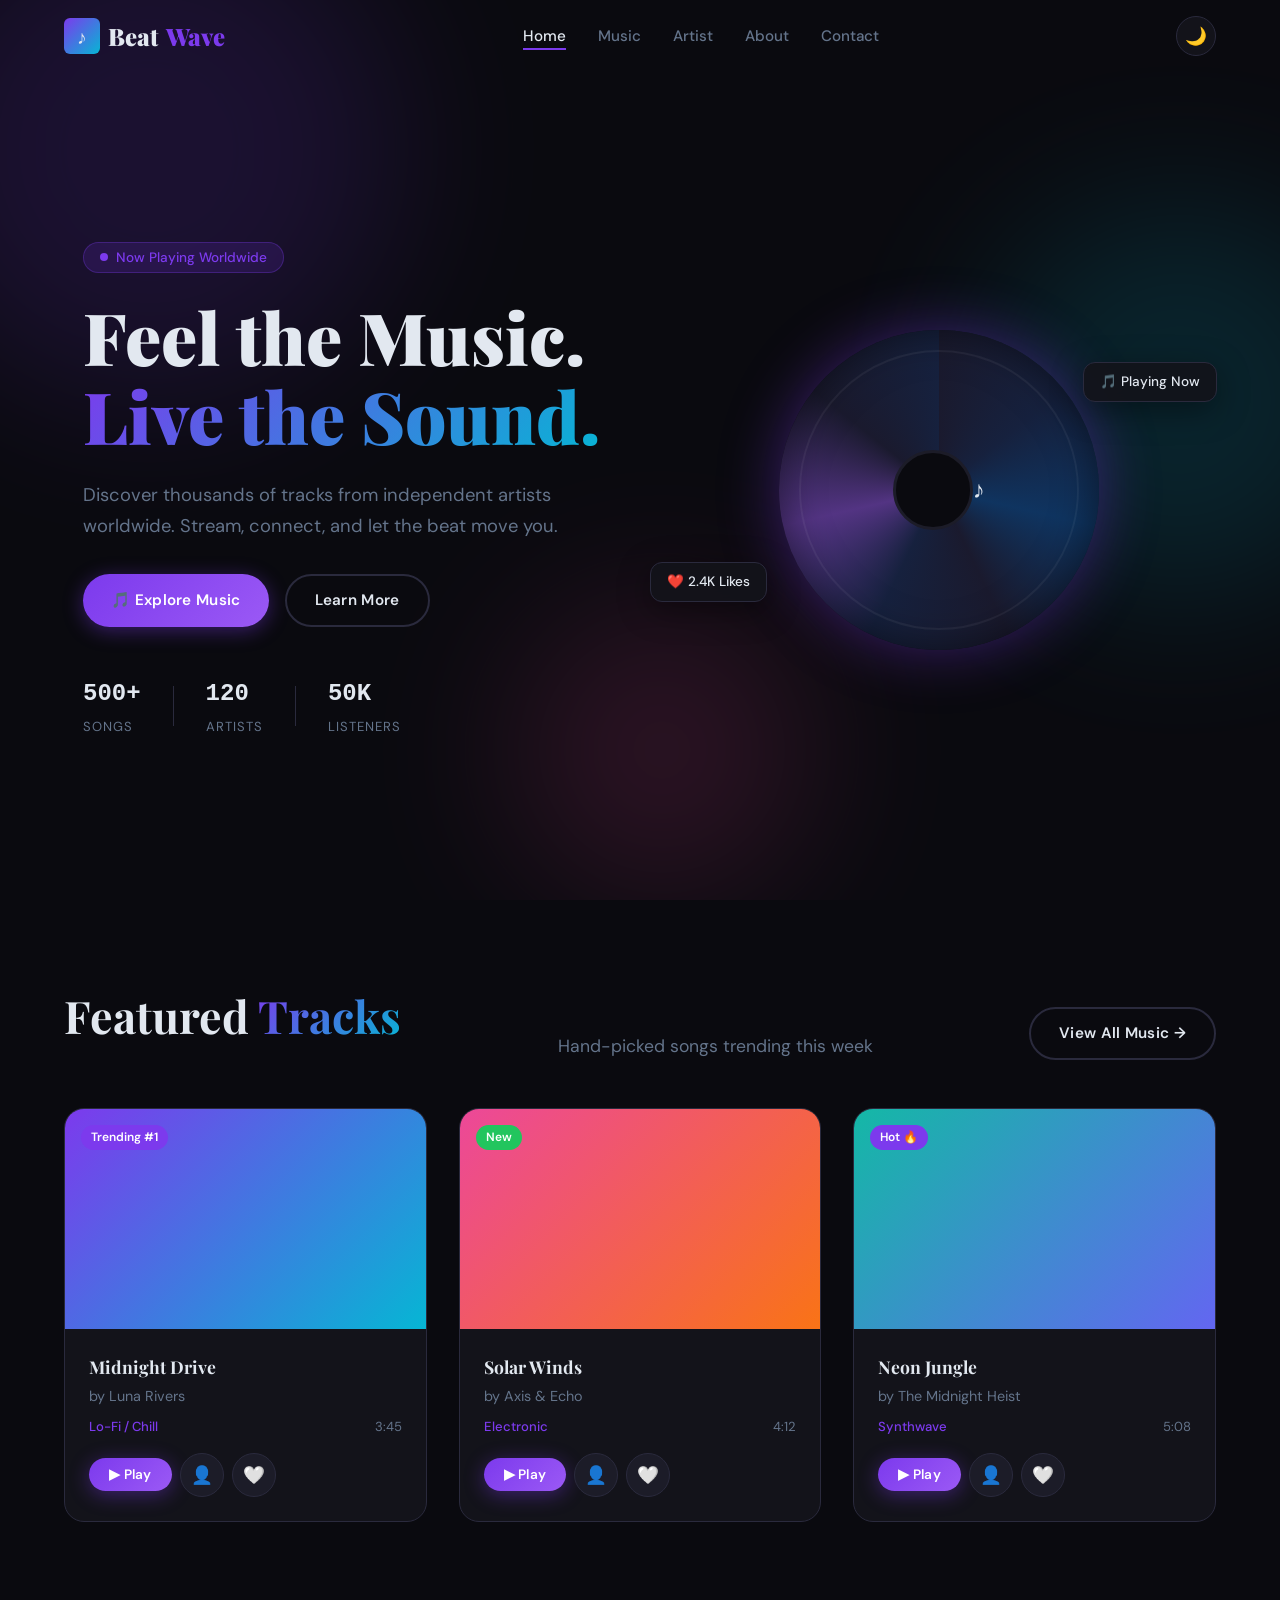
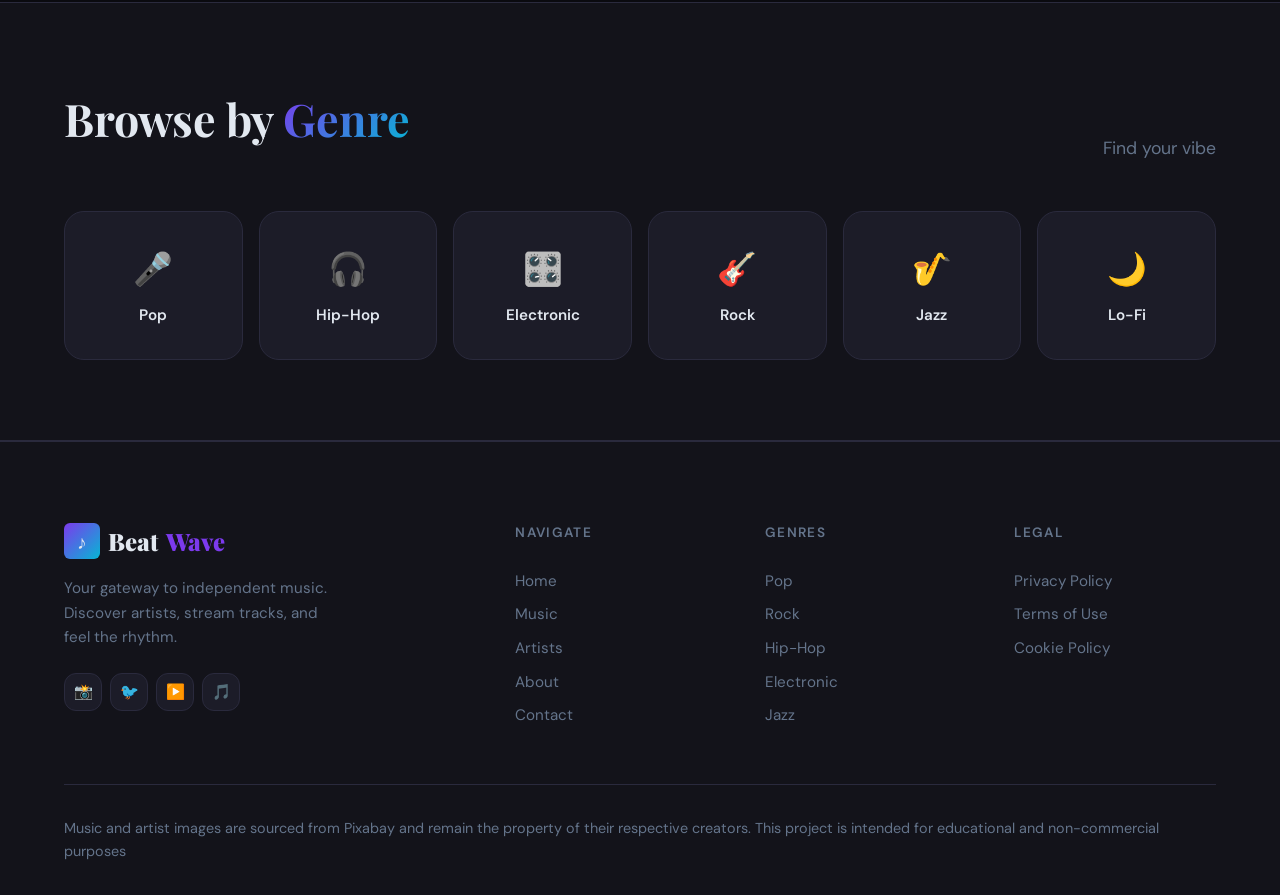
==== commit c79d4031: "update footer bottom" ====
--- a/index.html
+++ b/index.html
@@ -47,6 +47,8 @@
   <link rel="stylesheet" href="css/style.css">
   <link rel="stylesheet" href="css/home.css">
   <link rel="stylesheet" href="css/responsive.css">
+  <!-- Tells browser not to request a favicon file -->
+  <link rel="icon" href="data:image/svg+xml,<svg xmlns='http://www.w3.org/2000/svg' viewBox='0 0 100 100'><text y='.9em' font-size='90'>♪</text></svg>">
 </head>
 
 <body>
@@ -400,8 +402,9 @@
 
       <!-- Copyright bar -->
       <div class="footer-bottom">
-        <p>© 2026 BeatWave. All rights reserved. Built with ❤️ for music lovers.</p>
-        <p>Made with HTML · CSS · JavaScript</p>
+        <p>Music and artist images are sourced from Pixabay and remain the property of their respective creators.
+          This project is intended for educational and non-commercial purposes
+        </p>
       </div>
     </div>
   </footer>
--- a/css/style.css
+++ b/css/style.css
@@ -12,6 +12,10 @@
    in ONE place instead of 100 places. This is called DRY:
    Don't Repeat Yourself.
    ============================================================ */
+
+   
+/* Import Google Fonts */
+@import url('https://fonts.googleapis.com/css2?family=Playfair+Display:wght@400;700;900&family=DM+Sans:wght@300;400;500;600&display=swap');
 
 /* --- 1. CSS VARIABLES (Design Tokens) ---------------------- */
 :root {
@@ -96,9 +100,6 @@
   transition: background-color var(--transition), color var(--transition);
 }
 
-/* Import Google Fonts */
-@import url('https://fonts.googleapis.com/css2?family=Playfair+Display:wght@400;700;900&family=DM+Sans:wght@300;400;500;600&display=swap');
-
 /* Links — remove default underline, inherit color */
 a {
   text-decoration: none;
--- a/css/responsive.css
+++ b/css/responsive.css
@@ -7,8 +7,8 @@
 
    Syntax:
    @media (max-width: 768px) {
-     /* These styles ONLY apply when screen ≤ 768px wide */
-   }
+     These styles ONLY apply when screen ≤ 768px wide
+    }
 
    Our breakpoints (screen size cutoffs):
    - Desktop:  > 1024px  (default styles above handle this)
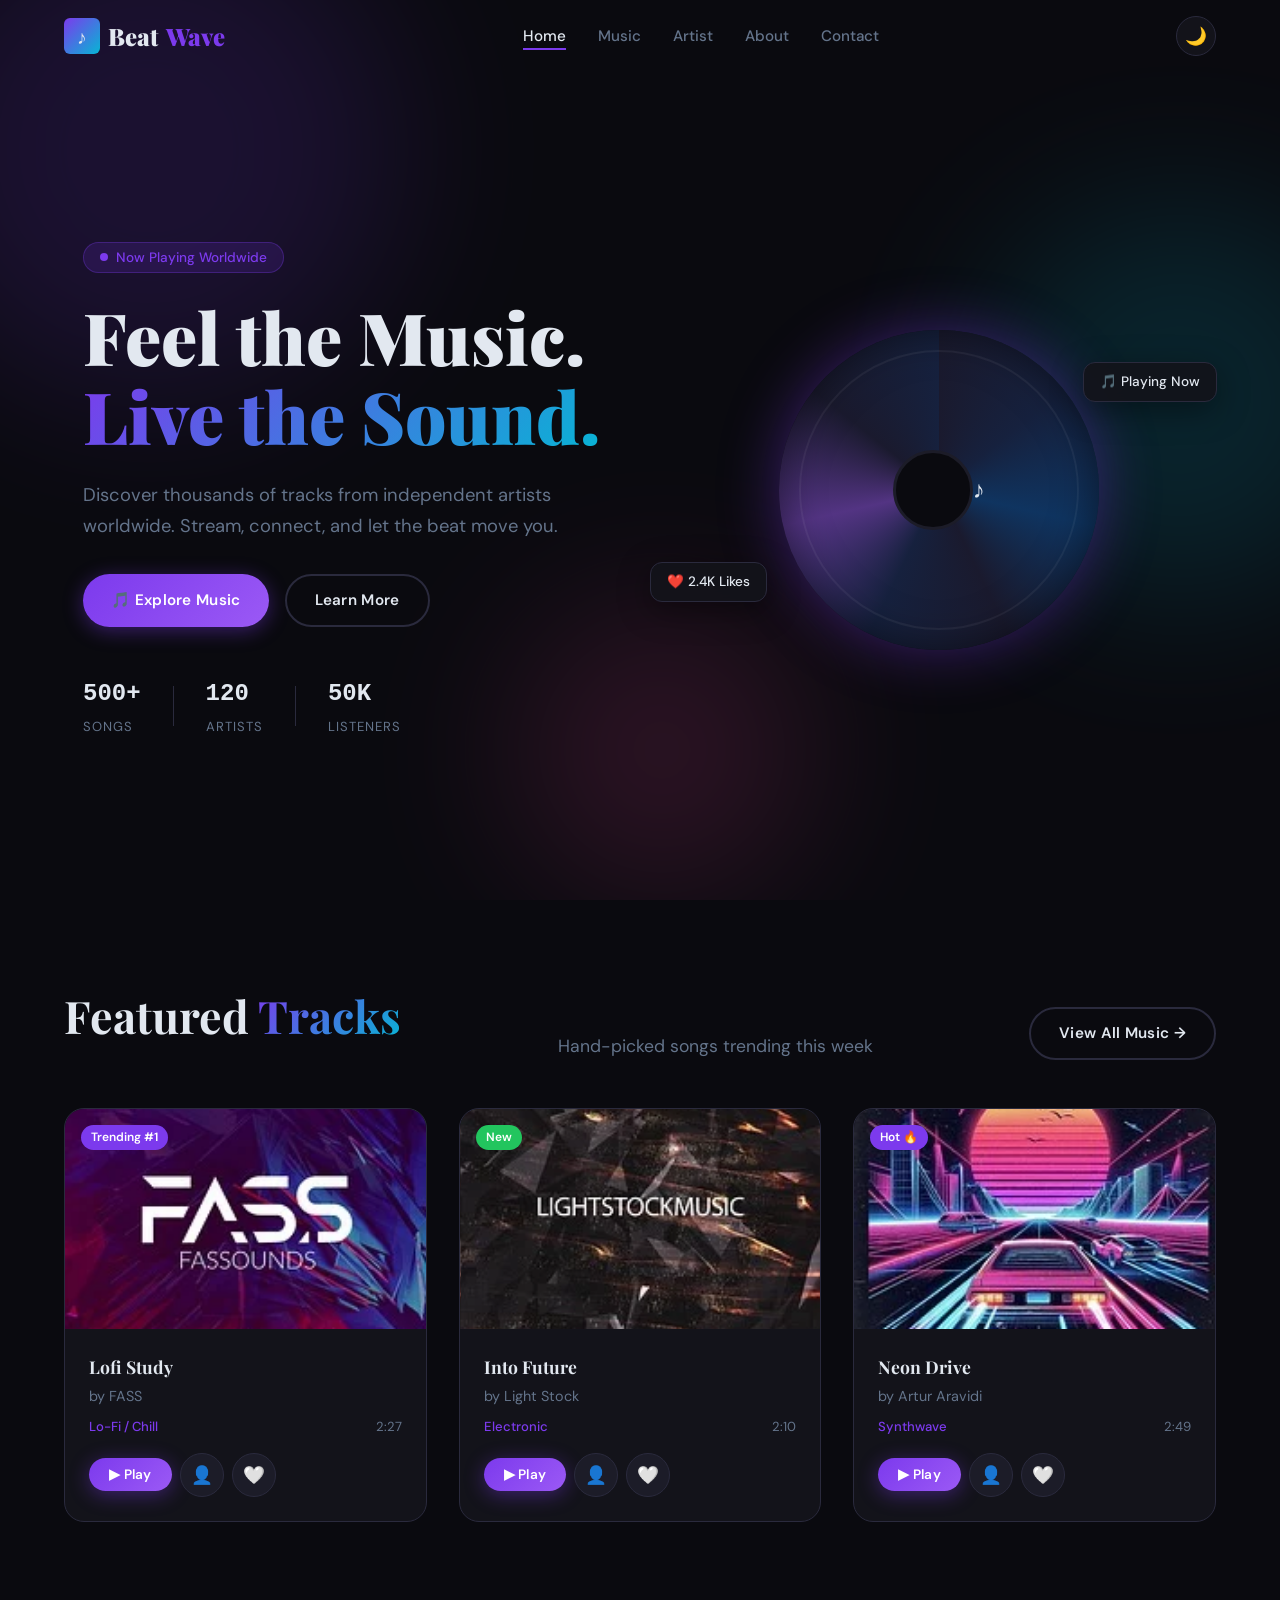
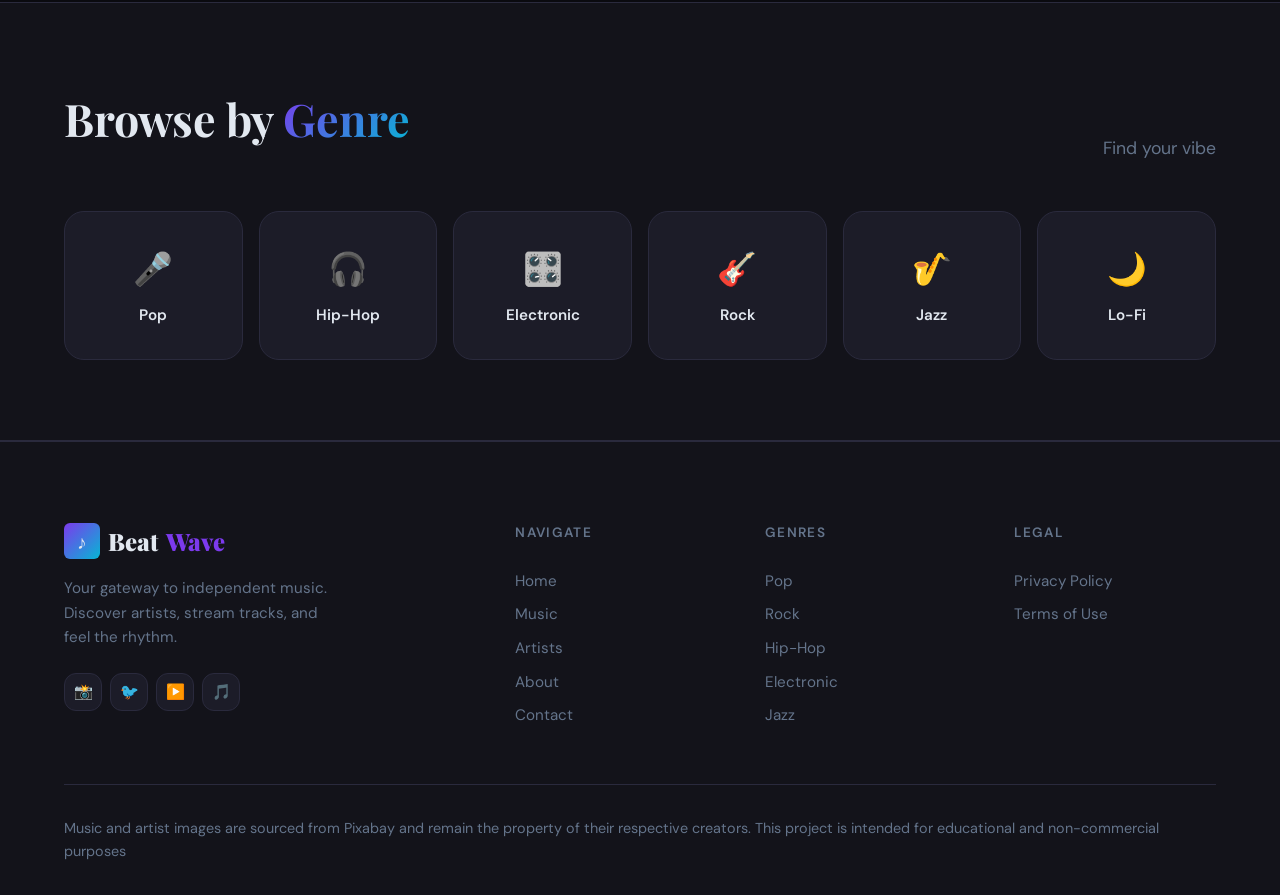
==== commit abea37e4: "add index featured songs" ====
--- a/index.html
+++ b/index.html
@@ -212,7 +212,7 @@
               <!-- Placeholder gradient background instead of real image -->
               <div class="album-art art-1">
                 <div class="album-art-overlay">
-                  <button class="play-btn-large" onclick="showToast('🎵 Playing: Midnight Drive', 'info')">
+                  <button class="play-btn-large" onclick="showToast('🎵 Playing: Lofi Study', 'info')">
                     ▶
                   </button>
                 </div>
@@ -220,19 +220,19 @@
               <span class="card-badge">Trending #1</span>
             </div>
             <div class="card-body">
-              <h3 class="card-title">Midnight Drive</h3>
-              <p class="card-artist">by Luna Rivers</p>
+              <h3 class="card-title">Lofi Study</h3>
+              <p class="card-artist">by FASS</p>
               <div class="card-meta">
                 <span class="card-genre">Lo-Fi / Chill</span>
-                <span class="card-duration">3:45</span>
+                <span class="card-duration">2:27</span>
               </div>
               <div class="card-actions">
                 <!-- onclick runs JS when clicked -->
-                <button class="btn btn-primary btn-sm" onclick="showToast('🎵 Playing: Midnight Drive', 'info')">
+                <button class="btn btn-primary btn-sm" onclick="showToast('🎵 Playing: Lofi Study', 'info')">
                   ▶ Play
                 </button>
                 <a href="artist.html?artist=luna-rivers" class="btn-icon" title="View Artist">👤</a>
-                <button class="btn-icon fav-btn" onclick="toggleFavorite(this, 'Midnight Drive')" title="Add to Favorites">
+                <button class="btn-icon fav-btn" onclick="toggleFavorite(this, 'Lofi Study')" title="Add to Favorites">
                   🤍
                 </button>
               </div>
@@ -244,24 +244,24 @@
             <div class="card-image">
               <div class="album-art art-2">
                 <div class="album-art-overlay">
-                  <button class="play-btn-large" onclick="showToast('🎵 Playing: Solar Winds', 'info')">▶</button>
+                  <button class="play-btn-large" onclick="showToast('🎵 Playing: Into Future', 'info')">▶</button>
                 </div>
               </div>
               <span class="card-badge new-badge">New</span>
             </div>
             <div class="card-body">
-              <h3 class="card-title">Solar Winds</h3>
-              <p class="card-artist">by Axis & Echo</p>
+              <h3 class="card-title">Into Future</h3>
+              <p class="card-artist">by Light Stock</p>
               <div class="card-meta">
                 <span class="card-genre">Electronic</span>
-                <span class="card-duration">4:12</span>
+                <span class="card-duration">2:10</span>
               </div>
               <div class="card-actions">
-                <button class="btn btn-primary btn-sm" onclick="showToast('🎵 Playing: Solar Winds', 'info')">
+                <button class="btn btn-primary btn-sm" onclick="showToast('🎵 Playing: Into Future', 'info')">
                   ▶ Play
                 </button>
                 <a href="artist.html?artist=axis-echo" class="btn-icon" title="View Artist">👤</a>
-                <button class="btn-icon fav-btn" onclick="toggleFavorite(this, 'Solar Winds')" title="Add to Favorites">
+                <button class="btn-icon fav-btn" onclick="toggleFavorite(this, 'Into Future')" title="Add to Favorites">
                   🤍
                 </button>
               </div>
@@ -273,24 +273,24 @@
             <div class="card-image">
               <div class="album-art art-3">
                 <div class="album-art-overlay">
-                  <button class="play-btn-large" onclick="showToast('🎵 Playing: Neon Jungle', 'info')">▶</button>
+                  <button class="play-btn-large" onclick="showToast('🎵 Playing: Neon Drive', 'info')">▶</button>
                 </div>
               </div>
               <span class="card-badge">Hot 🔥</span>
             </div>
             <div class="card-body">
-              <h3 class="card-title">Neon Jungle</h3>
-              <p class="card-artist">by The Midnight Heist</p>
+              <h3 class="card-title">Neon Drive</h3>
+              <p class="card-artist">by Artur Aravidi</p>
               <div class="card-meta">
                 <span class="card-genre">Synthwave</span>
-                <span class="card-duration">5:08</span>
+                <span class="card-duration">2:49</span>
               </div>
               <div class="card-actions">
-                <button class="btn btn-primary btn-sm" onclick="showToast('🎵 Playing: Neon Jungle', 'info')">
+                <button class="btn btn-primary btn-sm" onclick="showToast('🎵 Playing: Neon Drive', 'info')">
                   ▶ Play
                 </button>
                 <a href="artist.html?artist=midnight-heist" class="btn-icon" title="View Artist">👤</a>
-                <button class="btn-icon fav-btn" onclick="toggleFavorite(this, 'Neon Jungle')" title="Add to Favorites">
+                <button class="btn-icon fav-btn" onclick="toggleFavorite(this, 'Neon Drive')" title="Add to Favorites">
                   🤍
                 </button>
               </div>
@@ -392,9 +392,7 @@
         <div class="footer-col">
           <h4>Legal</h4>
           <ul>
-            <li><a href="#">Privacy Policy</a></li>
-            <li><a href="#">Terms of Use</a></li>
-            <li><a href="#">Cookie Policy</a></li>
+            <li><a href="privacy.html">Privacy Policy</a></li><li><a href="terms.html">Terms of Use</a></li>
           </ul>
         </div>
 
--- a/css/home.css
+++ b/css/home.css
@@ -269,9 +269,9 @@
   overflow: hidden;
 }
 
-.art-1 { background: linear-gradient(135deg, #7c3aed, #06b6d4); }
-.art-2 { background: linear-gradient(135deg, #ec4899, #f97316); }
-.art-3 { background: linear-gradient(135deg, #14b8a6, #6366f1); }
+.art-1 { background-image: url('../images/FASS.webp'); background-size: cover; background-position: center; }
+.art-2 { background-image: url('../images/light-stock.webp'); background-size: cover; background-position: center; }
+.art-3 { background-image: url('../images/artur-aravidi.webp'); background-size: cover; background-position: center; }
 
 /* Overlay with play button, visible on hover */
 .album-art-overlay {
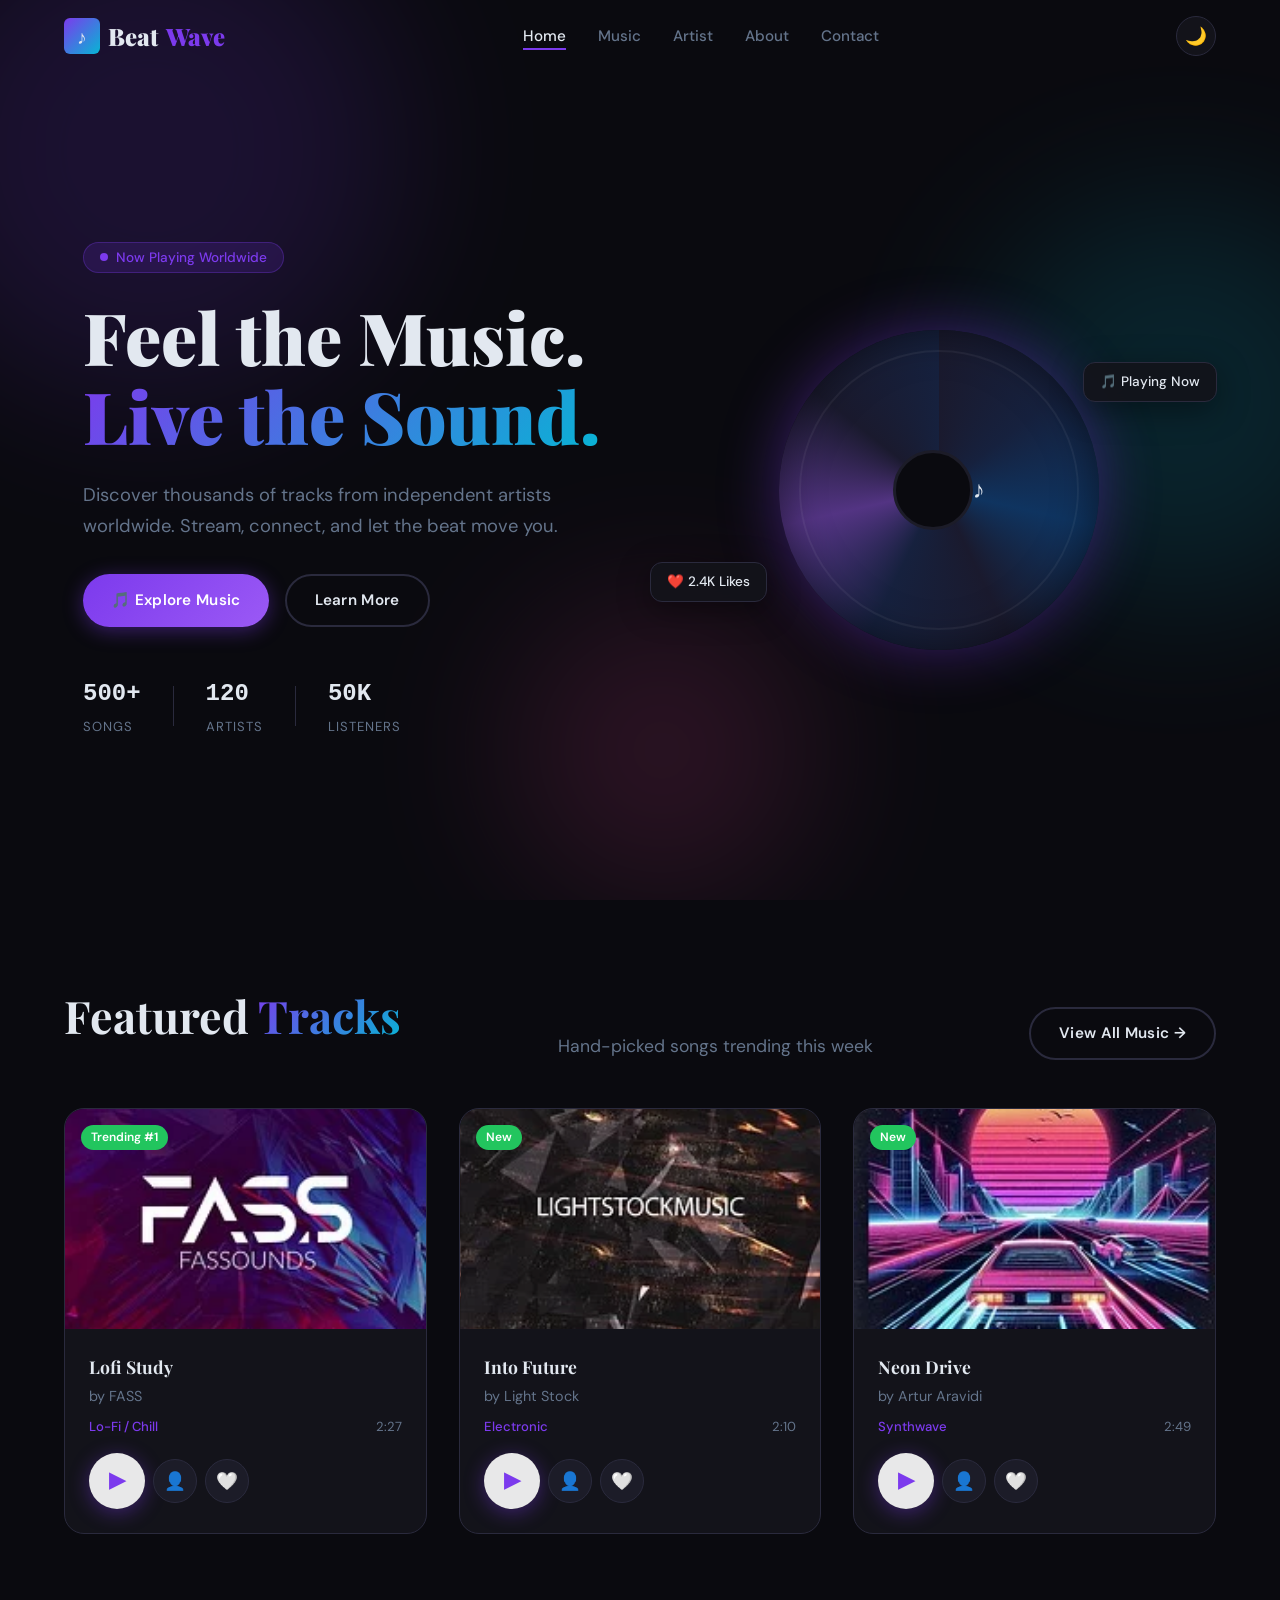
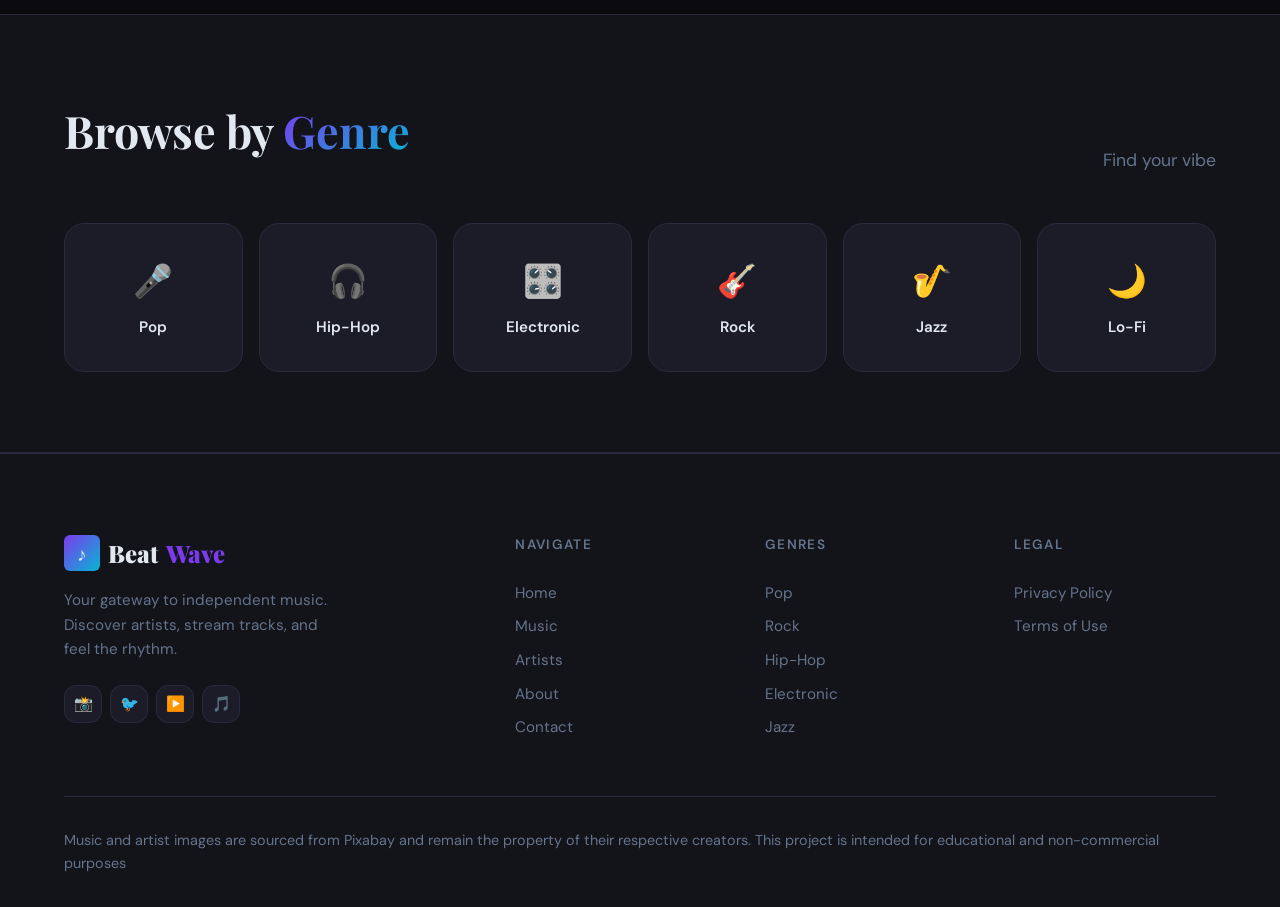
==== commit c16ac274: "add featured songs functions" ====
--- a/index.html
+++ b/index.html
@@ -46,6 +46,7 @@
   -->
   <link rel="stylesheet" href="css/style.css">
   <link rel="stylesheet" href="css/home.css">
+  <link rel="stylesheet" href="css/music.css"> <!-- New CSS for music page -->
   <link rel="stylesheet" href="css/responsive.css">
   <!-- Tells browser not to request a favicon file -->
   <link rel="icon" href="data:image/svg+xml,<svg xmlns='http://www.w3.org/2000/svg' viewBox='0 0 100 100'><text y='.9em' font-size='90'>♪</text></svg>">
@@ -207,17 +208,20 @@
         <div class="featured-grid">
 
           <!-- Featured Card 1 -->
+
           <article class="featured-card card" data-reveal>
             <div class="card-image">
-              <!-- Placeholder gradient background instead of real image -->
               <div class="album-art art-1">
                 <div class="album-art-overlay">
-                  <button class="play-btn-large" onclick="showToast('🎵 Playing: Lofi Study', 'info')">
-                    ▶
+                  <button class="play-pause-btn" data-src="audio/song1.mp3" data-song="Lofi Study" aria-label="Play Lofi Study">
+                  <span class="play-icon">▶</span>
                   </button>
                 </div>
-              </div>
-              <span class="card-badge">Trending #1</span>
+                <div class="music-waves" style="display:none">
+                  <span></span><span></span><span></span><span></span><span></span>
+                </div>
+              </div>
+              <span class="card-badge new-badge">Trending #1</span>
             </div>
             <div class="card-body">
               <h3 class="card-title">Lofi Study</h3>
@@ -227,11 +231,11 @@
                 <span class="card-duration">2:27</span>
               </div>
               <div class="card-actions">
-                <!-- onclick runs JS when clicked -->
-                <button class="btn btn-primary btn-sm" onclick="showToast('🎵 Playing: Lofi Study', 'info')">
-                  ▶ Play
-                </button>
-                <a href="artist.html?artist=luna-rivers" class="btn-icon" title="View Artist">👤</a>
+                <button class="btn btn-primary btn-sm play-pause-btn" 
+                  data-src="audio/song1.mp3" 
+                  data-song="Lofi Study">▶
+                </button>
+                <a href="artist.html?artist=FASS" class="btn-icon" title="View Artist">👤</a>
                 <button class="btn-icon fav-btn" onclick="toggleFavorite(this, 'Lofi Study')" title="Add to Favorites">
                   🤍
                 </button>
@@ -239,12 +243,18 @@
             </div>
           </article>
 
+          
           <!-- Featured Card 2 -->
           <article class="featured-card card" data-reveal>
             <div class="card-image">
               <div class="album-art art-2">
                 <div class="album-art-overlay">
-                  <button class="play-btn-large" onclick="showToast('🎵 Playing: Into Future', 'info')">▶</button>
+                  <button class="play-pause-btn" data-src="audio/song2.mp3" data-song="Into Future" aria-label="Play Into Future">
+                  <span class="play-icon">▶</span>
+                  </button>
+                </div>
+                <div class="music-waves" style="display:none">
+                  <span></span><span></span><span></span><span></span><span></span>
                 </div>
               </div>
               <span class="card-badge new-badge">New</span>
@@ -257,8 +267,9 @@
                 <span class="card-duration">2:10</span>
               </div>
               <div class="card-actions">
-                <button class="btn btn-primary btn-sm" onclick="showToast('🎵 Playing: Into Future', 'info')">
-                  ▶ Play
+                <button class="btn btn-primary btn-sm play-pause-btn" 
+                  data-src="audio/song2.mp3" 
+                  data-song="Midnight Drive">▶
                 </button>
                 <a href="artist.html?artist=axis-echo" class="btn-icon" title="View Artist">👤</a>
                 <button class="btn-icon fav-btn" onclick="toggleFavorite(this, 'Into Future')" title="Add to Favorites">
@@ -269,14 +280,20 @@
           </article>
 
           <!-- Featured Card 3 -->
+
           <article class="featured-card card" data-reveal>
             <div class="card-image">
               <div class="album-art art-3">
                 <div class="album-art-overlay">
-                  <button class="play-btn-large" onclick="showToast('🎵 Playing: Neon Drive', 'info')">▶</button>
-                </div>
-              </div>
-              <span class="card-badge">Hot 🔥</span>
+                  <button class="play-pause-btn" data-src="audio/song3.mp3" data-song="Neon Drive" aria-label="Play Neon Drive">
+                    <span class="play-icon">▶</span>
+                  </button>
+                </div>
+                <div class="music-waves" style="display:none">
+                  <span></span><span></span><span></span><span></span><span></span>
+                </div>
+              </div>
+              <span class="card-badge new-badge">New</span>
             </div>
             <div class="card-body">
               <h3 class="card-title">Neon Drive</h3>
@@ -286,16 +303,19 @@
                 <span class="card-duration">2:49</span>
               </div>
               <div class="card-actions">
-                <button class="btn btn-primary btn-sm" onclick="showToast('🎵 Playing: Neon Drive', 'info')">
-                  ▶ Play
-                </button>
-                <a href="artist.html?artist=midnight-heist" class="btn-icon" title="View Artist">👤</a>
+                <button class="btn btn-primary btn-sm play-pause-btn" 
+                  data-src="audio/song3.mp3" 
+                  data-song="Neon Drive">▶
+                </button>
+                <a href="artist.html?artist=axis-echo" class="btn-icon" title="View Artist">👤</a>
                 <button class="btn-icon fav-btn" onclick="toggleFavorite(this, 'Neon Drive')" title="Add to Favorites">
                   🤍
                 </button>
               </div>
             </div>
           </article>
+
+         
 
         </div>
       </div>
@@ -422,5 +442,6 @@
   -->
   <script src="js/main.js"></script>
   <script src="js/home.js"></script>
+  <script src="js/music.js"></script>
 </body>
 </html>
--- a/css/music.css
+++ b/css/music.css
@@ -0,0 +1,267 @@
+/* ============================================================
+   music.css — Styles for the Music page
+   ============================================================ */
+
+/* --- SEARCH & FILTER BAR ----------------------------------- */
+.music-controls {
+  display: flex;
+  align-items: center;
+  justify-content: space-between;
+  flex-wrap: wrap;
+  gap: var(--space-md);
+  margin-bottom: var(--space-2xl);
+  padding: var(--space-lg);
+  background: var(--color-surface);
+  border: 1px solid var(--color-border);
+  border-radius: var(--radius-lg);
+}
+
+.search-box {
+  position: relative;
+  flex: 1;
+  min-width: 200px;
+  max-width: 400px;
+}
+
+.search-icon {
+  position: absolute;
+  left: 14px;
+  top: 50%;
+  transform: translateY(-50%);
+  font-size: 1rem;
+}
+
+.search-input {
+  width: 100%;
+  padding: 0.75rem 1rem 0.75rem 2.8rem;
+  background: var(--color-surface-2);
+  border: 2px solid var(--color-border);
+  border-radius: var(--radius-full);
+  color: var(--color-text);
+  font-family: var(--font-body);
+  font-size: 0.95rem;
+  outline: none;
+  transition: border-color var(--transition);
+}
+
+.search-input:focus {
+  border-color: var(--color-accent);
+}
+
+.filter-btns {
+  display: flex;
+  flex-wrap: wrap;
+  gap: var(--space-sm);
+}
+
+.filter-btn {
+  padding: 0.5rem 1.1rem;
+  border-radius: var(--radius-full);
+  border: 2px solid var(--color-border);
+  background: transparent;
+  color: var(--color-text-muted);
+  font-size: 0.85rem;
+  font-weight: 500;
+  cursor: pointer;
+  transition: all var(--transition);
+}
+
+.filter-btn:hover,
+.filter-btn.active {
+  background: var(--color-accent);
+  border-color: var(--color-accent);
+  color: #fff;
+}
+
+/* --- MUSIC GRID -------------------------------------------- */
+.music-grid {
+  display: grid;
+  grid-template-columns: repeat(3, 1fr);
+  gap: var(--space-xl);
+}
+
+/* --- MUSIC CARD -------------------------------------------- */
+.music-card {
+  transition: all var(--transition);
+}
+
+/* Album art area */
+.music-card-art {
+  height: 200px;
+  position: relative;
+  overflow: hidden;
+}
+
+.art-1 { background-image: url('../images/FASS.webp'); background-size: cover; background-position: center; }
+.art-2 { background-image: url('../images/light-stock.webp'); background-size: cover; background-position: center; }
+.art-3 { background-image: url('../images/artur-aravidi.webp'); background-size: cover; background-position: center; }
+.art-4 { background-image: url('../images/paul-yudin.webp'); background-size: cover; background-position: center; }
+.art-5 { background-image: url('../images/the-mountain.webp'); background-size: cover; background-position: center; }
+.art-6 { background-image: url('../images/jonas-blakewood.webp'); background-size: cover; background-position: center; }
+
+.art-overlay {
+  position: absolute;
+  inset: 0;
+  background: rgba(0,0,0,0.45);
+  display: flex;
+  align-items: center;
+  justify-content: center;
+  opacity: 0;
+  transition: opacity var(--transition);
+}
+
+.music-card-art:hover .art-overlay {
+  opacity: 1;
+}
+
+/* Play/Pause button on art */
+.play-pause-btn {
+  width: 56px; height: 56px;
+  border-radius: 50%;
+  background: rgba(255,255,255,0.9);
+  color: var(--color-accent);
+  font-size: 1.3rem;
+  white-space: nowrap;
+  display: flex;
+  align-items: center;
+  justify-content: center;
+  border: none;
+  cursor: pointer;
+  transition: transform var(--transition);
+  font-weight: bold;
+  line-height: 1;            /* ADD: prevents line height from pushing content */
+  padding: 0;                /* ADD: removes any default button padding */
+  text-align: center;        /* ADD: fallback centering */
+  letter-spacing: 0;         /* ADD: ▶ has extra spacing in some fonts */
+}
+
+.play-pause-btn:hover { transform: scale(1.1); }
+
+/* Playing state — card glows */
+.music-card.playing {
+  border-color: var(--color-accent);
+  box-shadow: 0 0 0 2px var(--color-accent), var(--shadow-card);
+}
+
+.music-card.playing .art-overlay {
+  opacity: 1; /* Always show overlay when playing */
+}
+
+.featured-card.playing .album-art-overlay {
+  opacity: 1;
+}
+
+/* Sound wave animation (shows when playing) */
+.music-waves {
+  position: absolute;
+  bottom: 12px;
+  left: 50%;
+  transform: translateX(-50%);
+  display: flex;
+  align-items: flex-end;
+  gap: 3px;
+}
+
+.music-waves span {
+  display: block;
+  width: 4px;
+  border-radius: 2px;
+  background: rgba(255,255,255,0.8);
+  animation: wave 0.8s ease-in-out infinite;
+}
+
+/* Each bar has different height and delay for organic look */
+.music-waves span:nth-child(1) { height: 10px; animation-delay: 0.0s; }
+.music-waves span:nth-child(2) { height: 20px; animation-delay: 0.1s; }
+.music-waves span:nth-child(3) { height: 14px; animation-delay: 0.2s; }
+.music-waves span:nth-child(4) { height: 20px; animation-delay: 0.3s; }
+.music-waves span:nth-child(5) { height: 10px; animation-delay: 0.4s; }
+
+@keyframes wave {
+  0%, 100% { transform: scaleY(0.5); }
+  50%       { transform: scaleY(1); }
+}
+
+/* Card body */
+.music-card-body {
+  padding: var(--space-lg);
+}
+
+.music-info { margin-bottom: var(--space-md); }
+
+.music-name {
+  font-family: var(--font-display);
+  font-size: 1.05rem;
+  font-weight: 700;
+  margin-bottom: 4px;
+}
+
+.music-artist {
+  color: var(--color-text-muted);
+  font-size: 0.88rem;
+  margin-bottom: var(--space-sm);
+}
+
+.music-genre-tag {
+  display: inline-block;
+  padding: 2px 10px;
+  border-radius: var(--radius-full);
+  background: rgba(124, 58, 237, 0.15);
+  color: var(--color-accent);
+  font-size: 0.75rem;
+  font-weight: 600;
+}
+
+/* Contact info row */
+.music-contact {
+  display: flex;
+  align-items: center;
+  gap: var(--space-sm);
+  font-size: 0.85rem;
+  color: var(--color-text-muted);
+  margin-bottom: var(--space-md);
+  padding: var(--space-sm);
+  background: var(--color-surface-2);
+  border-radius: var(--radius-sm);
+}
+
+.music-card-actions {
+  display: flex;
+  align-items: center;
+  gap: var(--space-sm);
+}
+
+/* No results state */
+.no-results {
+  text-align: center;
+  padding: var(--space-3xl);
+  color: var(--color-text-muted);
+  font-size: 1.2rem;
+}
+
+/* Card hidden by filter */
+.music-card.hidden {
+  display: none;
+}
+
+/* --- RESPONSIVE -------------------------------------------- */
+@media (max-width: 1024px) {
+  .music-grid {
+    grid-template-columns: repeat(2, 1fr);
+  }
+}
+
+@media (max-width: 768px) {
+  .music-controls {
+    flex-direction: column;
+    align-items: stretch;
+  }
+
+  .search-box {
+    max-width: 100%;
+  }
+
+  .music-grid {
+    grid-template-columns: 1fr;
+  }
+}
